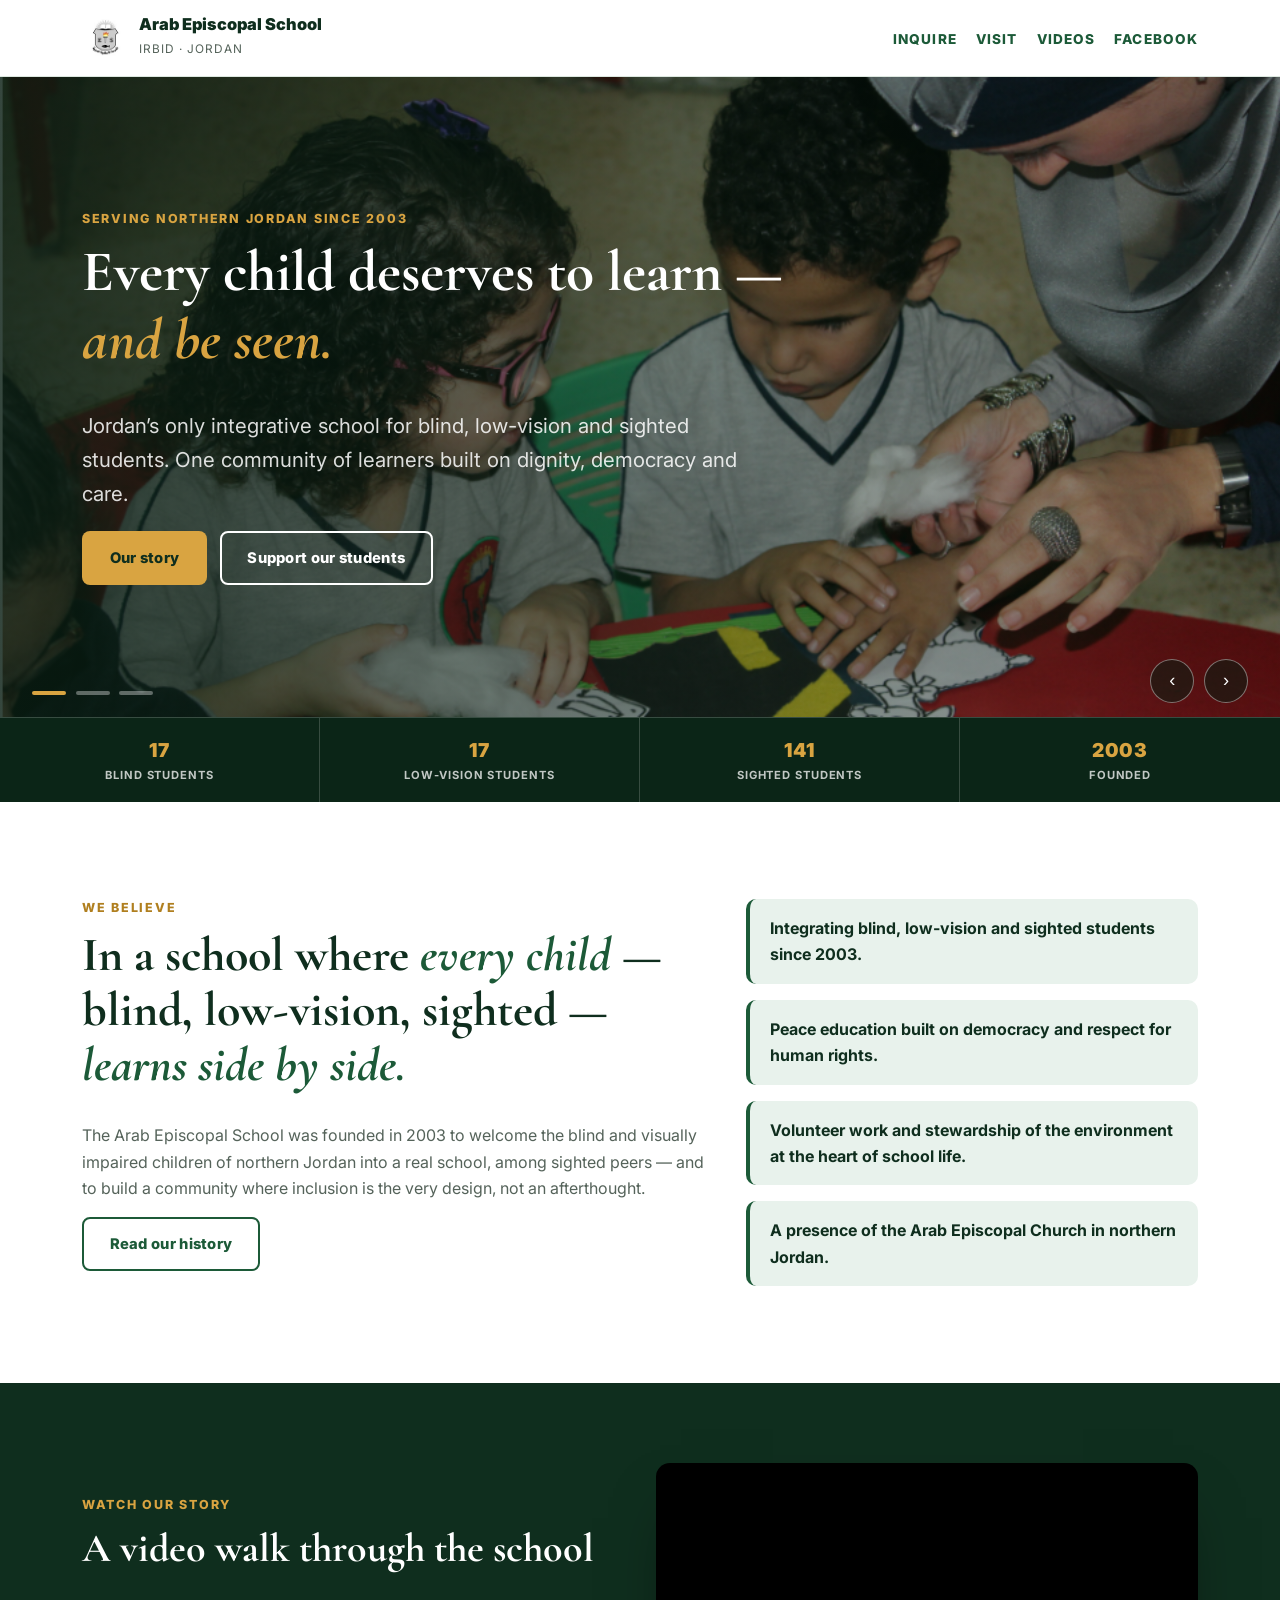
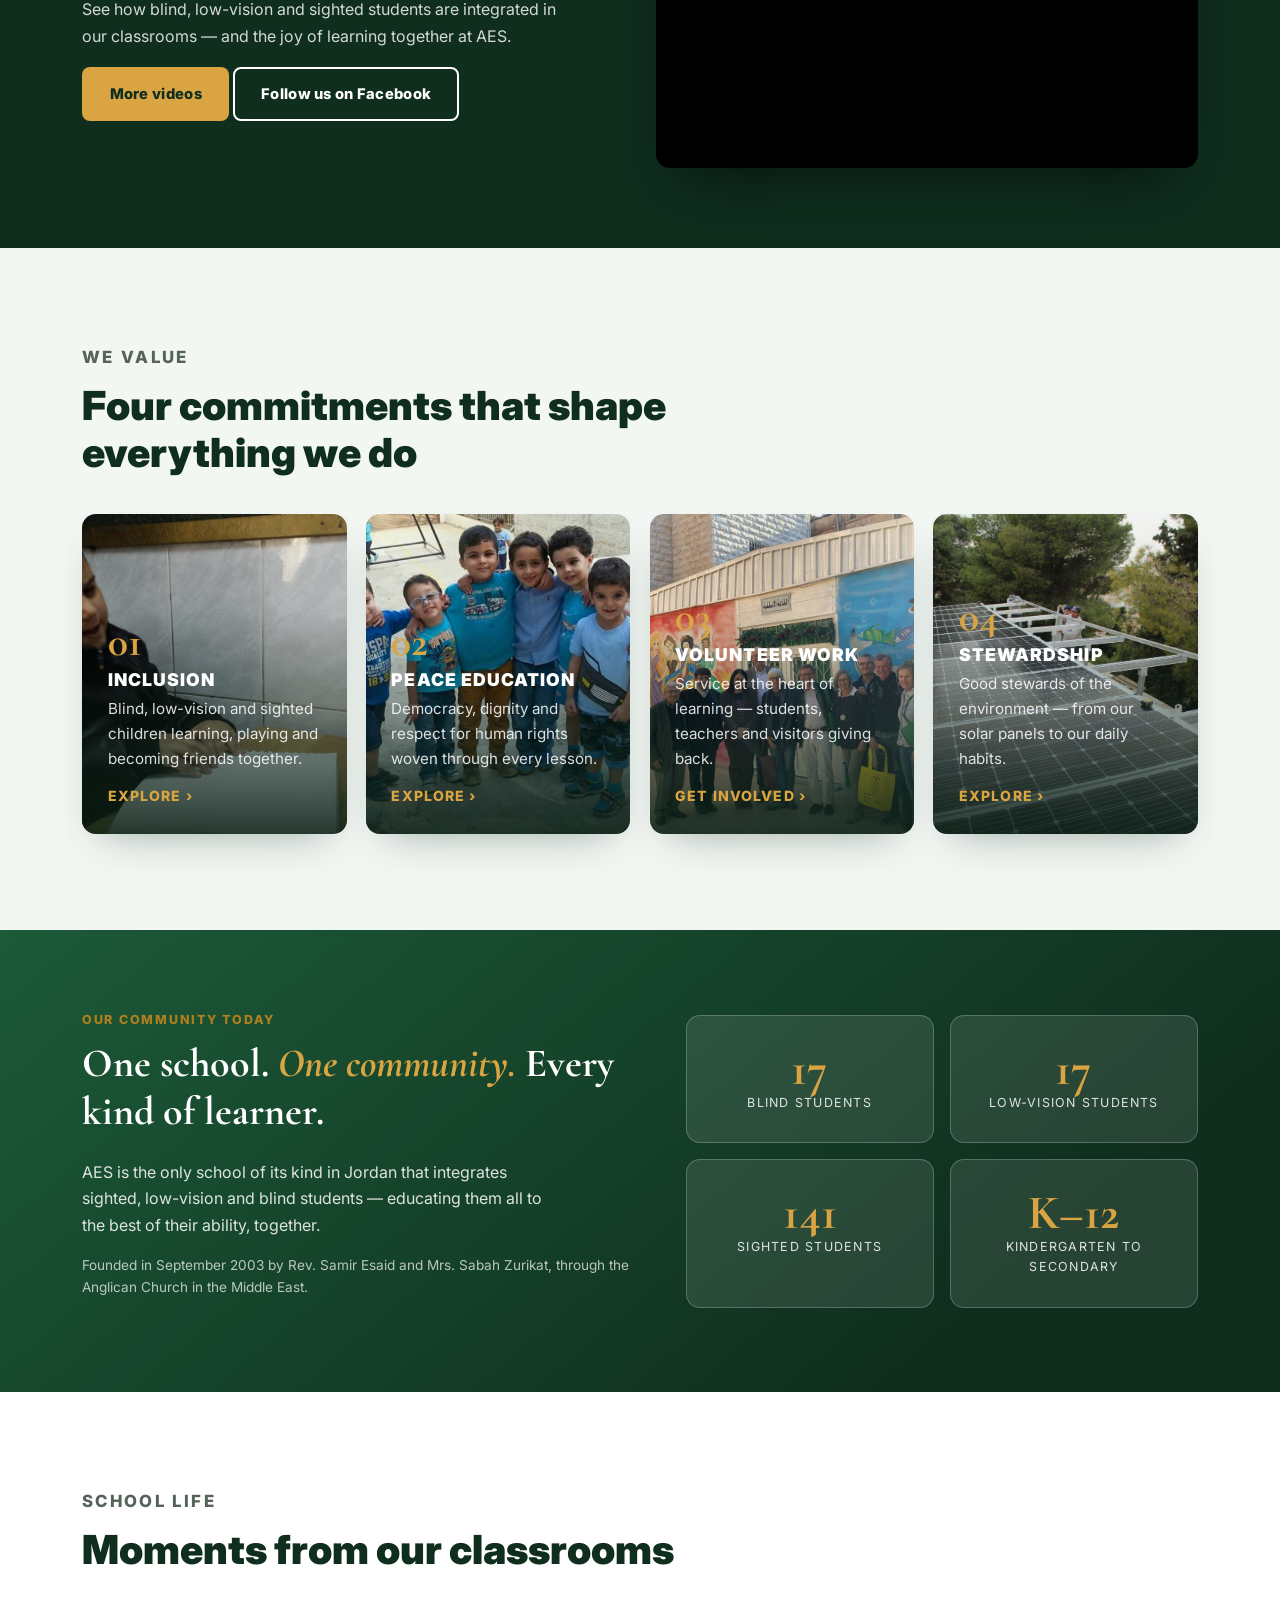
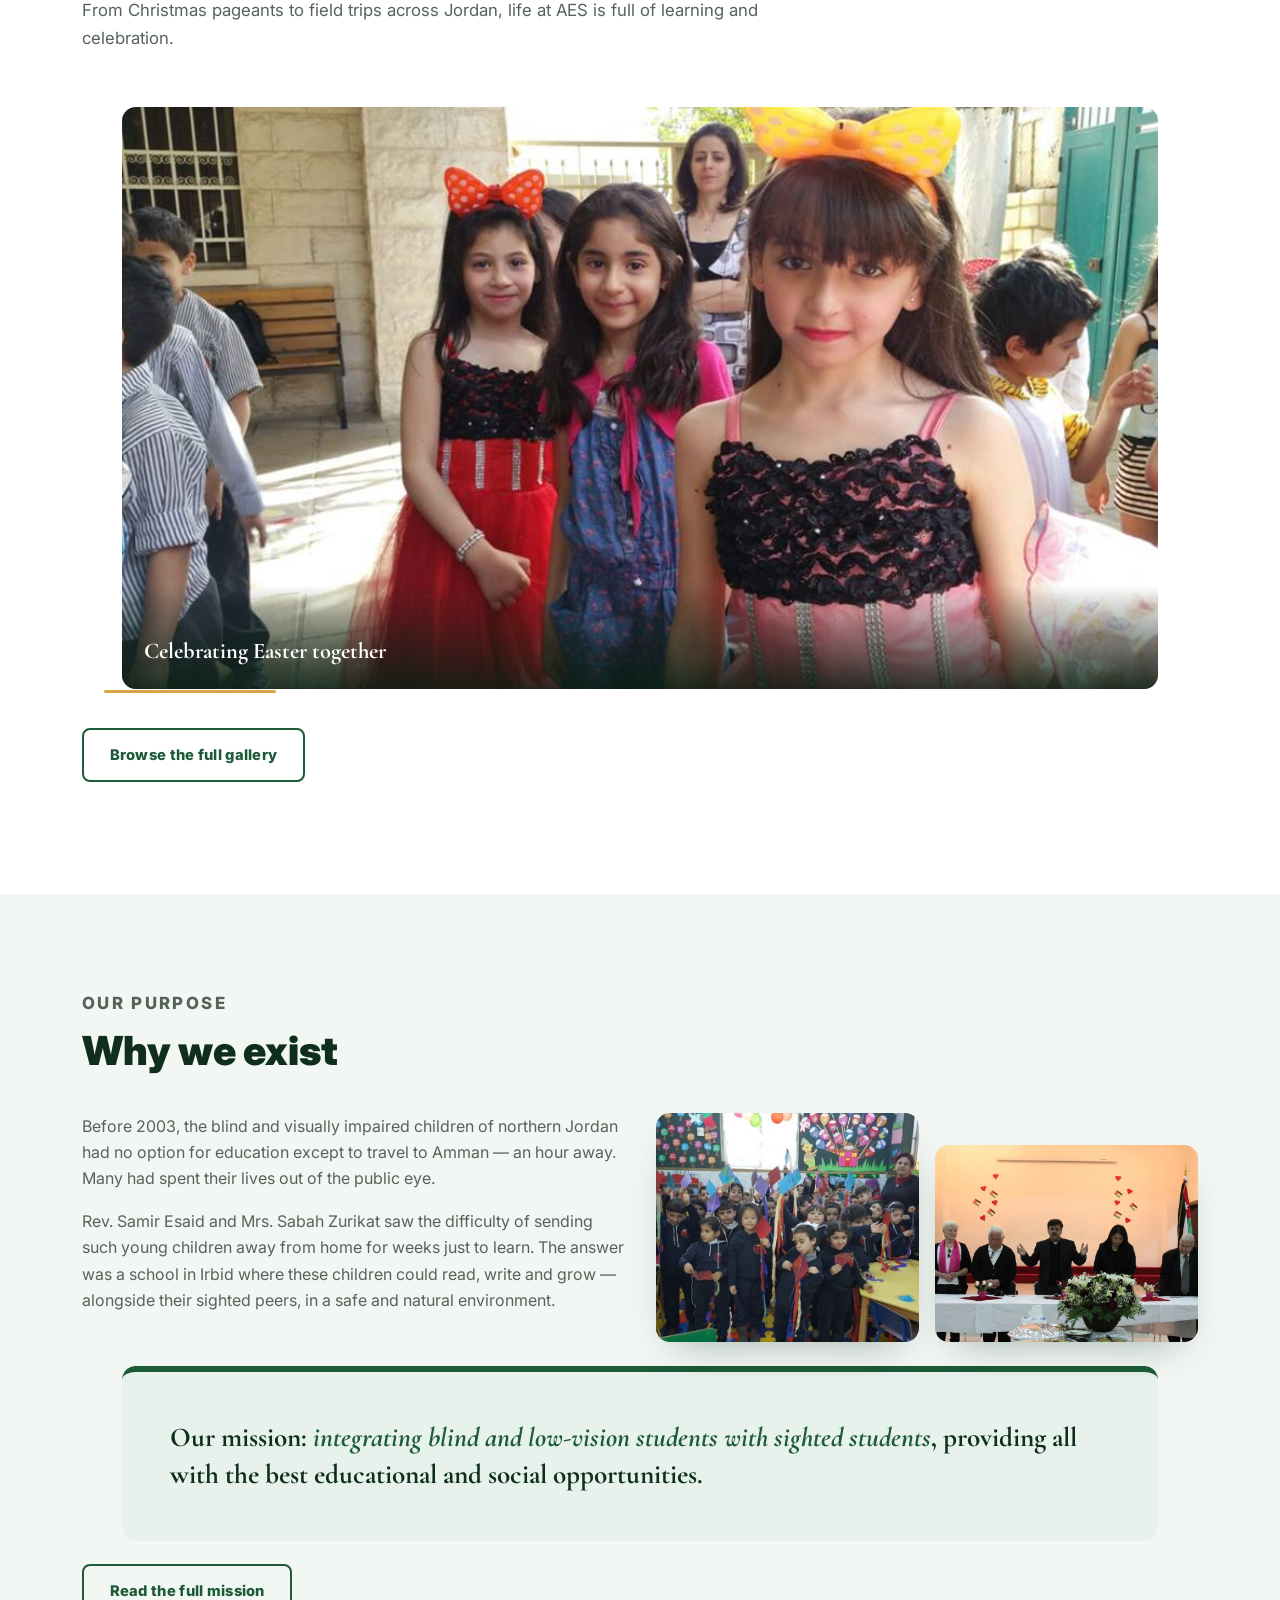
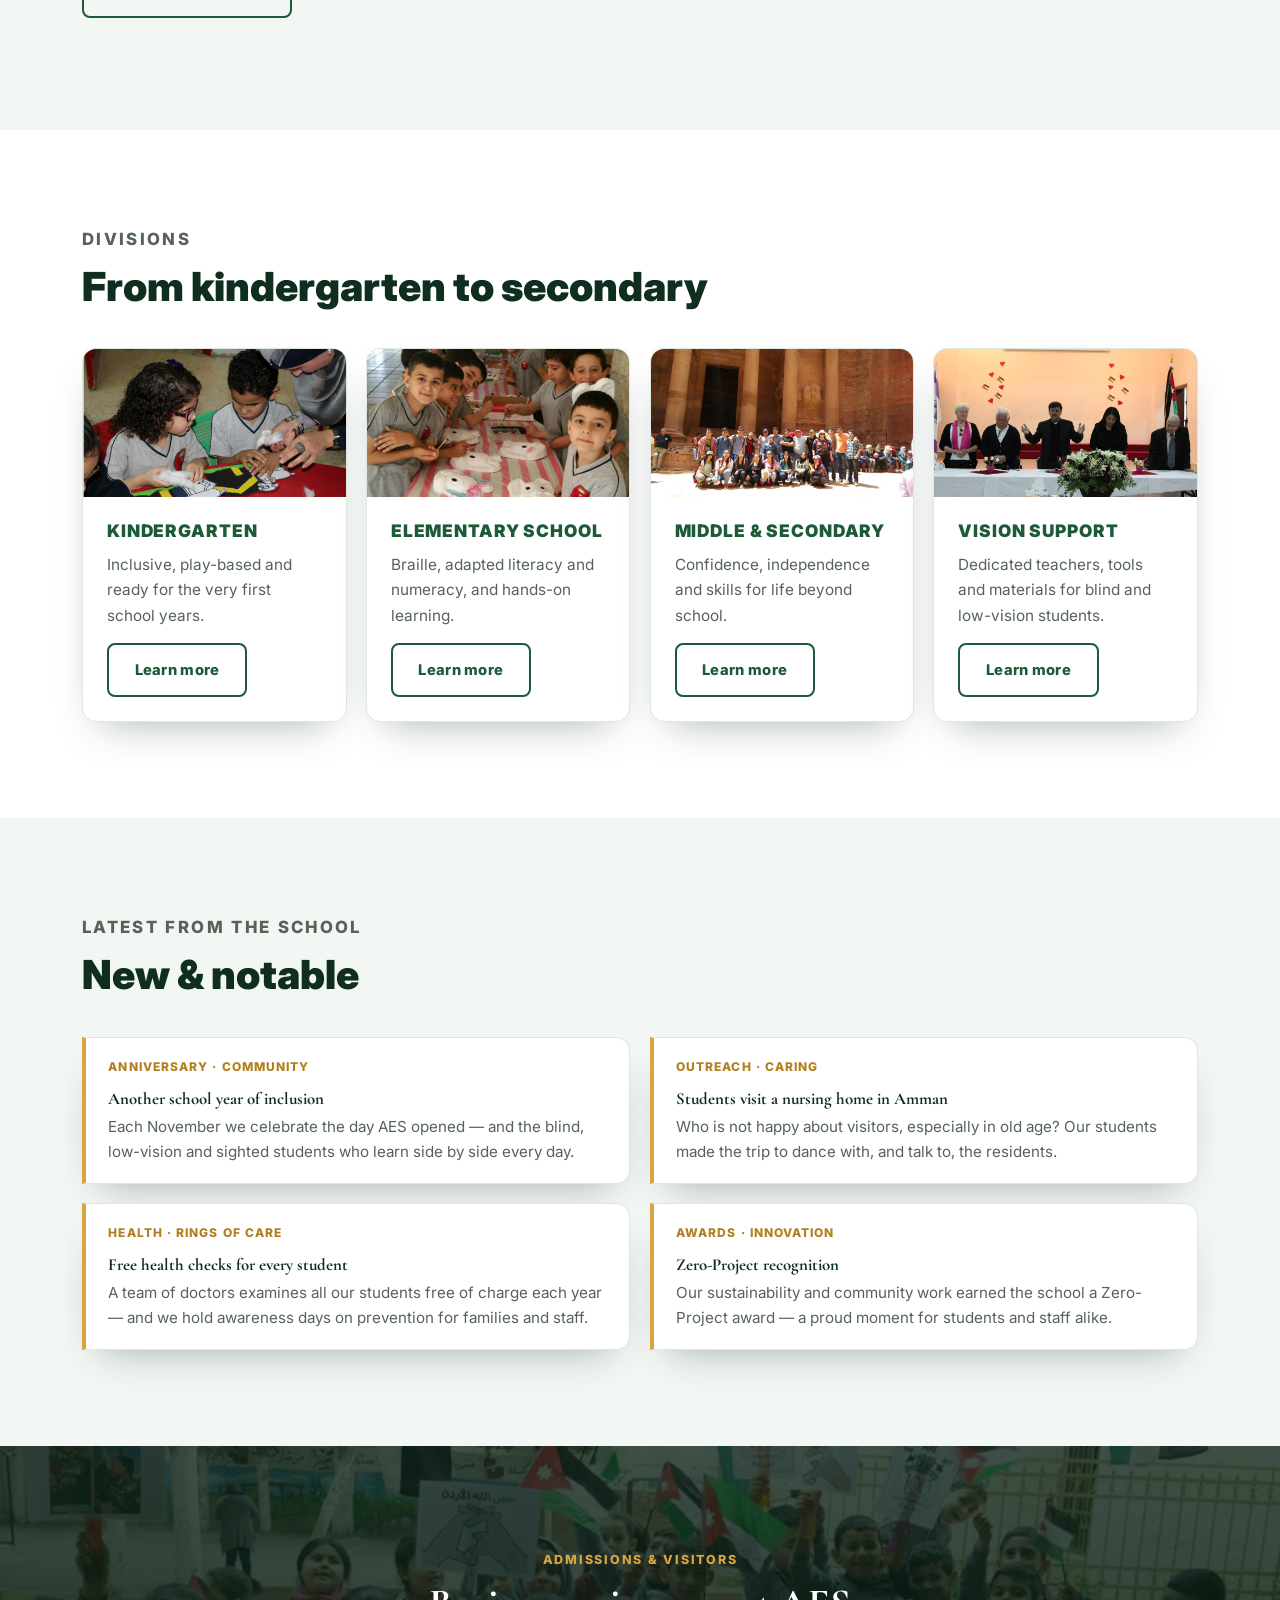
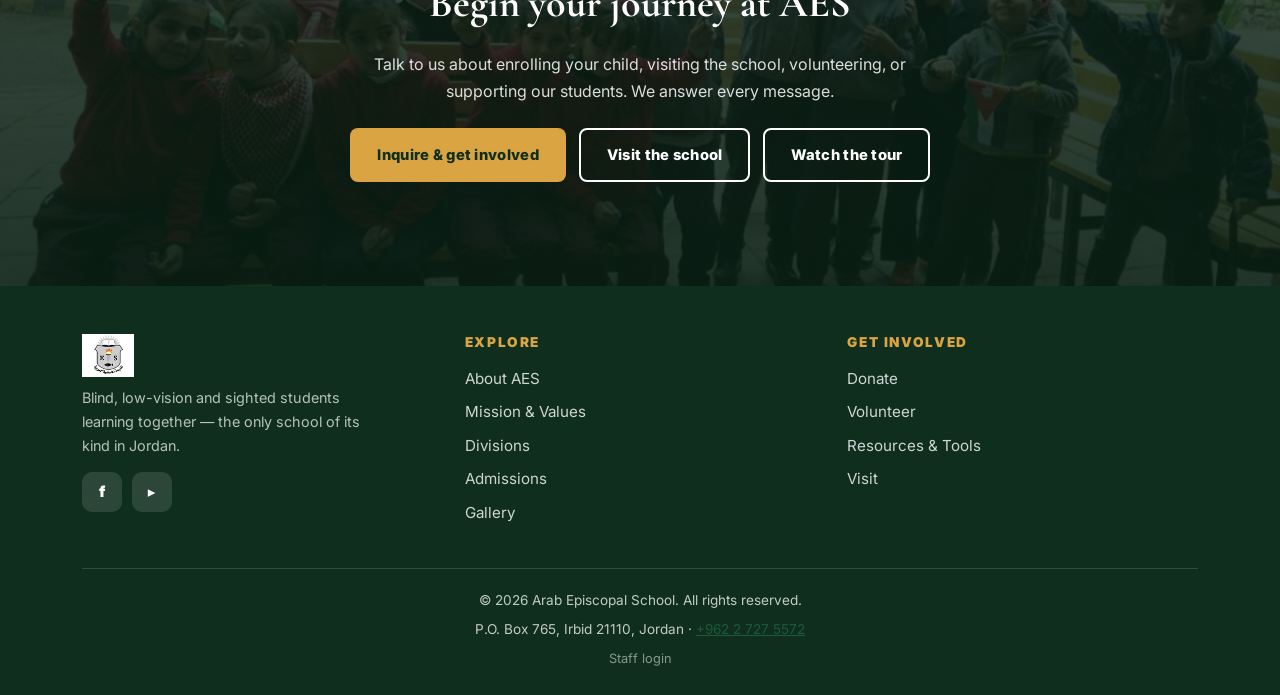
==== index.html @ 44fc80e7 "Deploy Arab Episcopal School static site with secured admin area Responsive, CSP-hardened public sit" ====
<!DOCTYPE html>
<html lang="en">
<head>
  <meta charset="utf-8">
  <meta name="viewport" content="width=device-width, initial-scale=1">
  <title>Arab Episcopal School — Every child deserves to learn | Irbid, Jordan</title>
  <meta name="description" content="Arab Episcopal School (AES) in Irbid, Jordan — the only school of its kind in Jordan, integrating blind, low-vision and sighted students since 2003.">
  <meta name="theme-color" content="#0f2e1e">
  <meta property="og:type" content="website">
  <meta property="og:site_name" content="Arab Episcopal School">
  <meta property="og:title" content="Arab Episcopal School — Every child deserves to learn">
  <meta property="og:description" content="The only school of its kind in Jordan, integrating blind, low-vision and sighted students since 2003.">
  <meta property="og:image" content="images/kindergarten.jpg">
  <meta property="og:url" content="index.html">
  <link rel="icon" type="image/png" href="images/logo.png">
  <link rel="preconnect" href="https://fonts.googleapis.com">
  <link rel="preconnect" href="https://fonts.gstatic.com" crossorigin>
  <link href="https://fonts.googleapis.com/css2?family=Cormorant+Garamond:wght@600;700&family=Inter:wght@400;600;700;800;900&display=swap" rel="stylesheet">
  <link rel="stylesheet" href="css/styles.css">
  <script src="js/config.js" defer></script>
  <script src="js/main.js" defer></script>
</head>
<body id="home">
  <a class="skip-link" href="#main">Skip to main content</a>

  <header class="site-header" id="top">
    <div class="container header-inner">
      <a class="brand" href="index.html" aria-label="Arab Episcopal School — home">
        <img src="images/logo.png" alt="">
        <span class="brand-name">
          <strong>Arab Episcopal School</strong>
          <small>Irbid &middot; Jordan</small>
        </span>
      </a>
      <div class="header-toplinks">
        <ul>
          <li><a href="admission.html">Inquire</a></li>
          <li><a href="contact.html">Visit</a></li>
          <li><a href="gallery.html#video">Videos</a></li>
          <li><a href="https://www.facebook.com/arabepiscopalschool" target="_blank" rel="noopener noreferrer">Facebook</a></li>
        </ul>
      </div>
      <button class="nav-toggle" id="navToggle" type="button" aria-expanded="false" aria-controls="menuOverlay" aria-label="Open menu">
        <span class="nav-toggle-bar"></span>
        <span class="nav-toggle-bar"></span>
        <span class="nav-toggle-bar"></span>
      </button>
    </div>
  </header>

  <div class="menu-overlay" id="menuOverlay">
    <div class="menu-overlay-head">
      <span class="brand-name">
        <strong>Arab Episcopal School</strong>
        <small>Irbid &middot; Jordan</small>
      </span>
      <button class="menu-close" id="menuClose" type="button" aria-label="Close menu">&times;</button>
    </div>
    <div class="menu-cols">
      <div class="menu-col">
        <h4 class="menu-col-title">We Believe</h4>
        <ul>
          <li><a href="about.html">About AES</a></li>
          <li><a href="mission.html">Mission &amp; Values</a></li>
          <li><a href="admission.html">Admissions</a></li>
          <li><a href="admission.html#involved">Get Involved</a></li>
          <li><a href="gallery.html">Life at AES</a></li>
          <li><a href="contact.html">Contact</a></li>
        </ul>
      </div>
      <div class="menu-col">
        <h4 class="menu-col-title">Divisions</h4>
        <ul>
          <li><a href="divisions.html#kindergarten">Kindergarten</a></li>
          <li><a href="divisions.html#elementary">Elementary School</a></li>
          <li><a href="divisions.html#secondary">Middle &amp; Secondary</a></li>
          <li><a href="divisions.html#support">Vision Support Program</a></li>
        </ul>
      </div>
      <div class="menu-col">
        <h4 class="menu-col-title">Quick Links</h4>
        <ul>
          <li><a href="gallery.html#video">Video Tour</a></li>
          <li><a href="https://www.facebook.com/arabepiscopalschool" target="_blank" rel="noopener noreferrer">Facebook</a></li>
          <li><a href="admission.html#donate">Donate</a></li>
          <li><a href="admission.html#volunteer">Volunteer</a></li>
          <li><a href="mission.html">Our Mission</a></li>
        </ul>
      </div>
    </div>
  </div>

  <main id="main">

    <!-- Hero slider -->
    <section class="hero" aria-label="Welcome to Arab Episcopal School">
      <div class="hero-slider">
        <div class="hero-slide is-active bg-kindergarten">
          <div class="container">
            <div class="hero-copy">
              <p class="eyebrow">Serving northern Jordan since 2003</p>
              <h1>Every child deserves to learn — <em>and be seen.</em></h1>
              <p class="lede">Jordan&rsquo;s only integrative school for blind, low-vision and
                sighted students. One community of learners built on dignity, democracy and care.</p>
              <div class="hero-actions">
                <a class="btn btn-accent" href="about.html">Our story</a>
                <a class="btn btn-outline" href="admission.html#donate">Support our students</a>
              </div>
            </div>
          </div>
        </div>

        <div class="hero-slide bg-kids-and-kites">
          <div class="container">
            <div class="hero-copy">
              <p class="eyebrow">Inclusive from the earliest years</p>
              <h1>Blind, low-vision and sighted peers — <em>one classroom.</em></h1>
              <p class="lede">From kindergarten through secondary, our students learn, play and grow
                together in a safe and natural environment.</p>
              <div class="hero-actions">
                <a class="btn btn-accent" href="divisions.html">Explore the divisions</a>
                <a class="btn btn-outline" href="mission.html">Mission &amp; values</a>
              </div>
            </div>
          </div>
        </div>

        <div class="hero-slide bg-christmas-2016a">
          <div class="container">
            <div class="hero-copy">
              <p class="eyebrow">A first of its kind</p>
              <h1>The only school of its kind <em>in Jordan.</em></h1>
              <p class="lede">Walk through our classrooms and see how we integrate blind, low-vision
                and sighted students side by side.</p>
              <div class="hero-actions">
                <a class="btn btn-accent" href="gallery.html#video">Watch the tour</a>
                <a class="btn btn-outline" href="gallery.html">More videos</a>
              </div>
            </div>
          </div>
        </div>

        <div class="hero-nav">
          <div class="hero-dots" role="tablist" aria-label="Hero slides"></div>
          <div class="hero-arrows">
            <button class="hero-prev" type="button" aria-label="Previous slide">&lsaquo;</button>
            <button class="hero-next" type="button" aria-label="Next slide">&rsaquo;</button>
          </div>
        </div>
      </div>
      <div class="hero-strip" aria-hidden="true">
        <span>17<small>Blind students</small></span>
        <span>17<small>Low-vision students</small></span>
        <span>141<small>Sighted students</small></span>
        <span>2003<small>Founded</small></span>
      </div>
    </section>

    <!-- We Believe -->
    <section class="section we-believe" aria-labelledby="believe-title">
      <div class="container we-believe-inner">
        <div class="we-believe-text">
          <p class="eyebrow">We Believe</p>
          <h2 class="lead-statement" id="believe-title">In a school where <em>every child</em> —
            blind, low-vision, sighted — <em>learns side by side.</em></h2>
          <p class="text-body">The Arab Episcopal School was founded in 2003 to welcome the blind
            and visually impaired children of northern Jordan into a real school, among sighted peers —
            and to build a community where inclusion is the very design, not an afterthought.</p>
          <p><a class="btn btn-ghost" href="about.html">Read our history</a></p>
        </div>
        <div class="we-believe-facts">
          <div class="fact-chip">Integrating blind, low-vision and sighted students since 2003.</div>
          <div class="fact-chip">Peace education built on democracy and respect for human rights.</div>
          <div class="fact-chip">Volunteer work and stewardship of the environment at the heart of school life.</div>
          <div class="fact-chip">A presence of the Arab Episcopal Church in northern Jordan.</div>
        </div>
      </div>
    </section>

    <!-- Video banner -->
    <section class="video-banner" aria-labelledby="video-title">
      <div class="container">
        <div>
          <p class="eyebrow">Watch Our Story</p>
          <h2 id="video-title">A video walk through the school</h2>
          <p>See how blind, low-vision and sighted students are integrated in our classrooms — and the
            joy of learning together at AES.</p>
          <p class="mt-s">
            <a class="btn btn-accent" href="gallery.html#video">More videos</a>
            <a class="btn btn-outline" href="https://www.facebook.com/arabepiscopalschool" target="_blank" rel="noopener noreferrer">Follow us on Facebook</a>
          </p>
        </div>
        <div class="video-frame">
          <iframe src="https://www.youtube-nocookie.com/embed/LhKx57SuCsM" title="Video Tour of Arab Episcopal School"
            allow="accelerometer; autoplay; clipboard-write; encrypted-media; gyroscope; picture-in-picture"
            allowfullscreen loading="lazy"></iframe>
        </div>
      </div>
    </section>

    <!-- We Value -->
    <section class="section section-tint" aria-labelledby="values-title">
      <div class="container">
        <div class="section-head">
          <p class="eyebrow">We Value</p>
          <h2 id="values-title">Four commitments that shape everything we do</h2>
        </div>
        <div class="value-grid">
          <a class="value-card bg-classroom-1" href="mission.html">
            <div class="value-card-body">
              <span class="value-number">01</span>
              <h3>Inclusion</h3>
              <p>Blind, low-vision and sighted children learning, playing and becoming friends together.</p>
              <span class="card-link">Explore &rsaquo;</span>
            </div>
          </a>
          <a class="value-card bg-blue-day" href="mission.html">
            <div class="value-card-body">
              <span class="value-number">02</span>
              <h3>Peace Education</h3>
              <p>Democracy, dignity and respect for human rights woven through every lesson.</p>
              <span class="card-link">Explore &rsaquo;</span>
            </div>
          </a>
          <a class="value-card bg-german-visitors" href="admission.html#volunteer">
            <div class="value-card-body">
              <span class="value-number">03</span>
              <h3>Volunteer Work</h3>
              <p>Service at the heart of learning — students, teachers and visitors giving back.</p>
              <span class="card-link">Get involved &rsaquo;</span>
            </div>
          </a>
          <a class="value-card bg-solar-panels" href="mission.html">
            <div class="value-card-body">
              <span class="value-number">04</span>
              <h3>Stewardship</h3>
              <p>Good stewards of the environment — from our solar panels to our daily habits.</p>
              <span class="card-link">Explore &rsaquo;</span>
            </div>
          </a>
        </div>
      </div>
    </section>

    <!-- Stats band -->
    <section class="stats-band" aria-labelledby="stats-title">
      <div class="container">
        <div>
          <p class="eyebrow">Our Community Today</p>
          <h2 id="stats-title">One school. <em>One community.</em> Every kind of learner.</h2>
          <p class="text-light maxw-48">AES is the only school of its kind in
            Jordan that integrates sighted, low-vision and blind students — educating them all to the
            best of their ability, together.</p>
          <p class="stat-note">Founded in September 2003 by Rev. Samir Esaid and Mrs. Sabah Zurikat, through the Anglican Church in the Middle East.</p>
        </div>
        <div>
          <div class="stats-array">
            <div class="stat-block">
              <div class="num">17</div>
              <div class="lbl">Blind students</div>
            </div>
            <div class="stat-block">
              <div class="num">17</div>
              <div class="lbl">Low-vision students</div>
            </div>
            <div class="stat-block">
              <div class="num">141</div>
              <div class="lbl">Sighted students</div>
            </div>
            <div class="stat-block">
              <div class="num">K&ndash;12</div>
              <div class="lbl">Kindergarten to secondary</div>
            </div>
          </div>
        </div>
      </div>
    </section>

    <!-- Life at AES -->
    <section class="section" aria-labelledby="life-title">
      <div class="container">
        <div class="section-head">
          <p class="eyebrow">School Life</p>
          <h2 id="life-title">Moments from our classrooms</h2>
          <p>From Christmas pageants to field trips across Jordan, life at AES is full of learning and celebration.</p>
        </div>
        <div class="feature-slider" data-feature-slider>
          <figure class="feature-slide">
            <img src="images/easter.jpg" alt="Students celebrating Easter at school">
            <figcaption class="f-caption">Celebrating Easter together</figcaption>
          </figure>
          <figure class="feature-slide">
            <img src="images/christmas-pageant.jpg" alt="The kindergarten class performing at the Christmas pageant">
            <figcaption class="f-caption">The kindergarten Christmas pageant</figcaption>
          </figure>
          <figure class="feature-slide">
            <img src="images/ajlun-trip.jpg" alt="Students on a school trip to Ajlun">
            <figcaption class="f-caption">A school trip to Ajlun</figcaption>
          </figure>
          <figure class="feature-slide">
            <img src="images/blue-day.jpg" alt="Students taking part in Blue Day">
            <figcaption class="f-caption">Blue Day fun</figcaption>
          </figure>
          <figure class="feature-slide">
            <img src="images/zumba.jpg" alt="Students enjoying a Zumba class">
            <figcaption class="f-caption">Zumba in the great hall</figcaption>
          </figure>
          <figure class="feature-slide">
            <img src="images/choir-dead-sea.jpg" alt="The AES choir performing at the Dead Sea">
            <figcaption class="f-caption">The AES choir at the Dead Sea</figcaption>
          </figure>
          <div class="f-thumbs" role="tablist" aria-label="Photo slides"></div>
        </div>
        <p class="mt-m"><a class="btn btn-ghost" href="gallery.html">Browse the full gallery</a></p>
      </div>
    </section>

    <!-- Mission -->
    <section class="section section-tint" aria-labelledby="mission-title">
      <div class="container">
        <div class="section-head">
          <p class="eyebrow">Our Purpose</p>
          <h2 id="mission-title">Why we exist</h2>
        </div>
        <div class="two-col">
          <div class="prose">
            <p>Before 2003, the blind and visually impaired children of northern Jordan had no option
              for education except to travel to Amman — an hour away. Many had spent their lives out of
              the public eye.</p>
            <p>Rev. Samir Esaid and Mrs. Sabah Zurikat saw the difficulty of sending such young children
              away from home for weeks just to learn. The answer was a school in Irbid where these
              children could read, write and grow — alongside their sighted peers, in a safe and natural
              environment.</p>
          </div>
          <div class="photo-duo at-50">
            <figure><img src="images/kids-and-kites.jpg" alt="A creative classroom activity with kites"></figure>
            <figure><img src="images/guest-visit.jpg" alt="Visitors meeting students at AES"></figure>
          </div>
        </div>
        <blockquote class="mission-statement">
          <p>Our mission: <em>integrating blind and low-vision students with sighted students</em>,
            providing all with the best educational and social opportunities.</p>
        </blockquote>
        <p class="mt-m"><a class="btn btn-ghost" href="mission.html">Read the full mission</a></p>
      </div>
    </section>

    <!-- Divisions -->
    <section class="section" aria-labelledby="divisions-title">
      <div class="container">
        <div class="section-head">
          <p class="eyebrow">Divisions</p>
          <h2 id="divisions-title">From kindergarten to secondary</h2>
        </div>
        <div class="div-grid">
          <article class="div-card">
            <figure><img src="images/kindergarten.jpg" alt="Kindergarten class at AES"></figure>
            <div class="div-card-body">
              <h3>Kindergarten</h3>
              <p>Inclusive, play-based and ready for the very first school years.</p>
              <a class="btn btn-ghost" href="divisions.html#kindergarten">Learn more</a>
            </div>
          </article>
          <article class="div-card">
            <figure><img src="images/grade-two.jpg" alt="Second grade classroom"></figure>
            <div class="div-card-body">
              <h3>Elementary School</h3>
              <p>Braille, adapted literacy and numeracy, and hands-on learning.</p>
              <a class="btn btn-ghost" href="divisions.html#elementary">Learn more</a>
            </div>
          </article>
          <article class="div-card">
            <figure><img src="images/petra.jpg" alt="Students at Petra"></figure>
            <div class="div-card-body">
              <h3>Middle &amp; Secondary</h3>
              <p>Confidence, independence and skills for life beyond school.</p>
              <a class="btn btn-ghost" href="divisions.html#secondary">Learn more</a>
            </div>
          </article>
          <article class="div-card">
            <figure><img src="images/guest-visit.jpg" alt="Vision support in action"></figure>
            <div class="div-card-body">
              <h3>Vision Support</h3>
              <p>Dedicated teachers, tools and materials for blind and low-vision students.</p>
              <a class="btn btn-ghost" href="divisions.html#support">Learn more</a>
            </div>
          </article>
        </div>
      </div>
    </section>

    <!-- News -->
    <section class="section section-tint" aria-labelledby="news-title">
      <div class="container">
        <div class="section-head">
          <p class="eyebrow">Latest from the School</p>
          <h2 id="news-title">New &amp; notable</h2>
        </div>
        <div class="news-grid">
          <article class="news-card">
            <p class="news-date">Anniversary &middot; Community</p>
            <h3>Another school year of inclusion</h3>
            <p>Each November we celebrate the day AES opened — and the blind, low-vision and sighted
              students who learn side by side every day.</p>
          </article>
          <article class="news-card">
            <p class="news-date">Outreach &middot; Caring</p>
            <h3>Students visit a nursing home in Amman</h3>
            <p>Who is not happy about visitors, especially in old age? Our students made the trip to
              dance with, and talk to, the residents.</p>
          </article>
          <article class="news-card">
            <p class="news-date">Health &middot; Rings of Care</p>
            <h3>Free health checks for every student</h3>
            <p>A team of doctors examines all our students free of charge each year — and we hold
              awareness days on prevention for families and staff.</p>
          </article>
          <article class="news-card">
            <p class="news-date">Awards &middot; Innovation</p>
            <h3>Zero-Project recognition</h3>
            <p>Our sustainability and community work earned the school a Zero-Project award — a proud
              moment for students and staff alike.</p>
          </article>
        </div>
      </div>
    </section>

    <!-- CTA -->
    <section class="cta-band bg-second-grade" aria-labelledby="cta-title">
      <div class="container">
        <p class="eyebrow">Admissions &amp; Visitors</p>
        <h2 id="cta-title">Begin your journey at AES</h2>
        <p class="lede">Talk to us about enrolling your child, visiting the school, volunteering, or
          supporting our students. We answer every message.</p>
        <div class="cta-actions">
          <a class="btn btn-accent" href="admission.html">Inquire &amp; get involved</a>
          <a class="btn btn-outline" href="contact.html">Visit the school</a>
          <a class="btn btn-outline" href="gallery.html#video">Watch the tour</a>
        </div>
      </div>
    </section>
  </main>

  <footer class="site-footer">
    <div class="container">
      <div class="footer-cols">
        <div class="footer-col footer-brand">
          <img src="images/logo.png" alt="Arab Episcopal School">
          <p>Blind, low-vision and sighted students learning together — the only school of its kind in Jordan.</p>
          <div class="footer-social">
            <a href="https://www.facebook.com/arabepiscopalschool" target="_blank" rel="noopener noreferrer" aria-label="Facebook">f</a>
            <a href="https://www.youtube.com/watch?v=LhKx57SuCsM" target="_blank" rel="noopener noreferrer" aria-label="YouTube video tour">&#9656;</a>
          </div>
        </div>
        <div class="footer-col">
          <h4>Explore</h4>
          <ul>
            <li><a href="about.html">About AES</a></li>
            <li><a href="mission.html">Mission &amp; Values</a></li>
            <li><a href="divisions.html">Divisions</a></li>
            <li><a href="admission.html">Admissions</a></li>
            <li><a href="gallery.html">Gallery</a></li>
          </ul>
        </div>
        <div class="footer-col">
          <h4>Get Involved</h4>
          <ul>
            <li><a href="admission.html#donate">Donate</a></li>
            <li><a href="admission.html#volunteer">Volunteer</a></li>
            <li><a href="admission.html#involved">Resources &amp; Tools</a></li>
            <li><a href="contact.html">Visit</a></li>
          </ul>
        </div>
      </div>
      <div class="footer-bottom">
        <p>&copy; <span id="year">2026</span> Arab Episcopal School. All rights reserved.</p>
        <p>P.O. Box 765, Irbid 21110, Jordan &middot; <a href="tel:+96227275572">+962 2 727 5572</a></p>
        <p><a class="staff-login" href="admin/">Staff login</a></p>
      </div>
    </div>
  </footer>
</body>
</html>
---- css/styles.css ----
/* ==========================================================================
   Arab Episcopal School — Walker-inspired theme (green)
   Mobile-first. Breakpoints: 640px, 900px, 1200px
   ========================================================================== */

:root {
  --green-deep: #0f2e1e;
  --green: #1c5a38;
  --green-mid: #2e7d50;
  --green-soft: #e8f2ec;
  --gold: #d9a441;
  --gold-dark: #b07f1f;
  --ink: #17231c;
  --body: #55635a;
  --paper: #ffffff;
  --paper-soft: #f3f7f4;
  --line: #dde8e0;
  --white: #ffffff;
  --focus: #1e7fbf;
  --radius: 14px;
  --shadow: 0 18px 40px -20px rgba(15, 46, 30, 0.4);
  --font-sans: "Inter", system-ui, -apple-system, "Segoe UI", Roboto, "Helvetica Neue", Arial, sans-serif;
  --font-serif: "Cormorant Garamond", Georgia, "Times New Roman", serif;
}

* { box-sizing: border-box; }

html { scroll-behavior: smooth; scroll-padding-top: 96px; }

body {
  margin: 0;
  font-family: var(--font-sans);
  color: var(--ink);
  background: var(--paper);
  line-height: 1.65;
  font-size: 1rem;
  -webkit-font-smoothing: antialiased;
}

h1, h2, h3, h4 { line-height: 1.18; color: var(--green-deep); margin: 0 0 0.6em; font-weight: 900; }
h1 { font-size: clamp(2.1rem, 6vw, 3.6rem); }
h2 { font-size: clamp(1.6rem, 4vw, 2.5rem); }
h3 { font-size: 1.25rem; }
h4 { font-size: 1.05rem; }
p { margin: 0 0 1em; }
a { color: var(--green); }
img, svg, video, iframe { max-width: 100%; display: block; }

:focus-visible {
  outline: 3px solid var(--focus);
  outline-offset: 2px;
  border-radius: 4px;
}

.container { width: 100%; max-width: 1180px; margin-inline: auto; padding-inline: clamp(1rem, 4vw, 2rem); }

.visually-hidden {
  position: absolute; width: 1px; height: 1px;
  overflow: hidden; clip: rect(0 0 0 0); white-space: nowrap;
  clip-path: inset(50%);
}

.skip-link {
  position: absolute; left: 1rem; top: -3rem;
  background: var(--green); color: #fff; padding: 0.6rem 1rem;
  border-radius: 0 0 8px 8px; text-decoration: none; z-index: 120;
  transition: top 0.15s ease;
}
.skip-link:focus { top: 0; }

.eyebrow {
  text-transform: uppercase; letter-spacing: 0.14em; font-size: 0.78rem;
  font-weight: 800; color: var(--gold-dark); margin-bottom: 0.6rem;
}

.serif { font-family: var(--font-serif); font-weight: 700; }

.section { padding-block: clamp(3.5rem, 8vw, 6rem); }
.section-tint { background: var(--paper-soft); }
.section-dark { background: var(--green-deep); color: rgba(255, 255, 255, 0.85); }
.section-dark h2, .section-dark h3 { color: var(--white); }
.section-dark .eyebrow { color: var(--gold); }
.section-head { max-width: 760px; margin-bottom: 2.4rem; }
.section-head.center { margin-inline: auto; text-align: center; }
.section-head p { color: var(--body); font-size: 1.05rem; }

/* ---------- Buttons ---------- */
.btn {
  display: inline-block; padding: 0.8rem 1.6rem; border-radius: 8px;
  text-decoration: none; font-weight: 800; font-size: 0.92rem; letter-spacing: 0.02em;
  border: 2px solid transparent; transition: transform 0.12s ease, background 0.12s ease, color 0.12s ease;
  text-align: center;
}
.btn:hover { transform: translateY(-2px); }
.btn-primary { background: var(--green); color: var(--white); }
.btn-primary:hover { background: var(--green-mid); }
.btn-accent { background: var(--gold); color: var(--green-deep); }
.btn-accent:hover { background: var(--gold-dark); color: var(--white); }
.btn-outline { background: transparent; color: var(--white); border-color: var(--white); }
.btn-outline:hover { background: rgba(255, 255, 255, 0.14); }
.btn-ghost { background: transparent; color: var(--green); border-color: var(--green); }
.btn-ghost:hover { background: var(--green-soft); }

/* ---------- Header ---------- */
.site-header {
  position: sticky; top: 0; z-index: 90;
  background: rgba(255, 255, 255, 0.96);
  backdrop-filter: blur(10px);
  border-bottom: 1px solid var(--line);
}
.header-inner { display: flex; align-items: center; gap: 1rem; min-height: 76px; }

.brand { display: flex; align-items: center; gap: 0.7rem; text-decoration: none; color: inherit; }
.brand img { width: 46px; height: auto; }
.brand-name strong { display: block; font-size: 1.02rem; color: var(--green-deep); font-weight: 900; line-height: 1.15; }
.brand-name small { font-size: 0.74rem; color: var(--body); letter-spacing: 0.08em; text-transform: uppercase; }

.header-toplinks { display: none; margin-left: auto; }
.header-toplinks ul { list-style: none; margin: 0; padding: 0; display: flex; gap: 1.2rem; }
.header-toplinks a {
  font-size: 0.85rem; font-weight: 800; text-transform: uppercase; letter-spacing: 0.08em;
  text-decoration: none; color: var(--green);
}
.header-toplinks a:hover { color: var(--green-mid); }

.nav-toggle {
  display: flex; flex-direction: column; justify-content: center; gap: 5px;
  width: 46px; height: 46px; padding: 11px; margin-left: auto;
  background: none; border: 1px solid var(--line); border-radius: 10px; cursor: pointer;
}
.nav-toggle-bar { height: 2px; width: 100%; background: var(--green); border-radius: 2px; transition: transform 0.2s ease, opacity 0.2s ease; }
.nav-toggle[aria-expanded="true"] .nav-toggle-bar:nth-child(2) { opacity: 0; }
.nav-toggle[aria-expanded="true"] .nav-toggle-bar:nth-child(1) { transform: translateY(7px) rotate(45deg); }
.nav-toggle[aria-expanded="true"] .nav-toggle-bar:nth-child(3) { transform: translateY(-7px) rotate(-45deg); }

/* Full-screen menu overlay */
.menu-overlay {
  position: fixed; inset: 0; z-index: 100;
  background: var(--green-deep);
  color: rgba(255, 255, 255, 0.9);
  padding: 1.5rem clamp(1rem, 4vw, 2rem) 3rem;
  overflow-y: auto;
  opacity: 0; visibility: hidden; transform: translateY(-12px);
  transition: opacity 0.28s ease, transform 0.28s ease, visibility 0.28s;
}
.menu-overlay.is-open { opacity: 1; visibility: visible; transform: translateY(0); }
.menu-overlay-head { display: flex; align-items: center; justify-content: space-between; max-width: 1180px; margin-inline: auto; }
.menu-overlay-head .brand-name strong { color: var(--white); }
.menu-overlay-head .brand-name small { color: rgba(255, 255, 255, 0.6); }
.menu-close { background: none; border: 1px solid rgba(255, 255, 255, 0.35); color: var(--white); font-size: 1.5rem; line-height: 1; width: 46px; height: 46px; border-radius: 10px; cursor: pointer; }
.menu-cols { display: grid; gap: 2rem; max-width: 1180px; margin: 2.5rem auto 0; }
.menu-col-title {
  text-transform: uppercase; letter-spacing: 0.16em; font-size: 0.8rem; font-weight: 800;
  color: var(--gold); margin-bottom: 0.9rem;
}
.menu-col ul { list-style: none; margin: 0; padding: 0; }
.menu-col li { border-bottom: 1px solid rgba(255, 255, 255, 0.12); }
.menu-col a {
  display: block; padding: 0.8rem 0.15rem; color: var(--white); text-decoration: none;
  font-size: 1.15rem; font-weight: 700; font-family: var(--font-serif);
}
.menu-col a:hover { color: var(--gold); }

/* ---------- Page hero (inner pages) ---------- */
.page-hero {
  background: linear-gradient(150deg, var(--green-deep) 0%, var(--green) 80%);
  color: var(--white); padding: clamp(3.5rem, 9vw, 6rem) 0;
}
.page-hero .container { max-width: 900px; }
.page-hero h1 { color: var(--white); margin-bottom: 0.4rem; }
.page-hero .eyebrow { color: var(--gold); }
.page-hero p.sub { color: rgba(255, 255, 255, 0.82); font-size: 1.08rem; max-width: 60ch; }
.breadcrumb { font-size: 0.82rem; color: rgba(255, 255, 255, 0.7); margin-bottom: 1rem; }
.breadcrumb a { color: var(--gold); text-decoration: none; }

/* ---------- Hero slider (home) ---------- */
.hero { position: relative; color: var(--white); overflow: hidden; background: var(--green-deep); }
.hero-slide {
  position: relative; min-height: clamp(420px, 78vh, 640px);
  display: flex; align-items: center;
  background-size: cover; background-position: center 30%;
}
.hero-slide::before {
  content: ""; position: absolute; inset: 0;
  background: linear-gradient(90deg, rgba(9, 30, 19, 0.82) 0%, rgba(9, 30, 19, 0.45) 55%, rgba(9, 30, 19, 0.25) 100%);
}
.hero-copy { position: relative; max-width: 720px; padding-block: clamp(4rem, 10vw, 7rem); }
.hero-copy .eyebrow { color: var(--gold); }
.hero-copy h1 { color: var(--white); font-family: var(--font-serif); font-weight: 700; }
.hero-copy h1 em { color: var(--gold); font-style: italic; }
.hero-copy .lede { color: rgba(255, 255, 255, 0.85); font-size: clamp(1.05rem, 2.4vw, 1.28rem); max-width: 52ch; }
.hero-actions { display: flex; flex-wrap: wrap; gap: 0.8rem; }

.hero-slider { position: relative; }
.hero-slide:not(.is-active) { position: absolute; inset: 0; opacity: 0; pointer-events: none; }
.hero-slide.is-active { opacity: 1; }
.hero-slider.transition .hero-slide { transition: opacity 0.8s ease; }

.hero-nav { position: absolute; inset-inline: 0; bottom: 0; z-index: 5; }
.hero-dots { position: absolute; bottom: 1.4rem; left: clamp(1rem, 4vw, 2rem); display: flex; gap: 0.6rem; }
.hero-dots button {
  width: 34px; height: 4px; border: 0; padding: 0; cursor: pointer;
  background: rgba(255, 255, 255, 0.35); border-radius: 2px; transition: background 0.2s ease;
}
.hero-dots button.is-active { background: var(--gold); }
.hero-arrows { position: absolute; right: clamp(1rem, 4vw, 2rem); bottom: 0.9rem; display: flex; gap: 0.6rem; }
.hero-arrows button {
  width: 44px; height: 44px; border-radius: 50%; cursor: pointer;
  background: rgba(9, 30, 19, 0.55); color: var(--white); border: 1px solid rgba(255, 255, 255, 0.4);
  font-size: 1.15rem; line-height: 1; transition: background 0.15s ease;
}
.hero-arrows button:hover { background: var(--green); }

.hero-strip {
  position: relative; z-index: 4; display: flex; flex-wrap: wrap;
  background: rgba(9, 30, 19, 0.55); border-top: 1px solid rgba(255, 255, 255, 0.18);
}
.hero-strip span {
  flex: 1 1 25%; padding: 1.05rem 1rem; text-align: center;
  font-weight: 900; font-size: clamp(1rem, 2.4vw, 1.2rem); color: var(--gold);
  border-right: 1px solid rgba(255, 255, 255, 0.18);
  text-transform: uppercase; letter-spacing: 0.06em;
}
.hero-strip span small { display: block; font-size: 0.7rem; color: rgba(255, 255, 255, 0.75); font-weight: 700; letter-spacing: 0.08em; }
.hero-strip span:last-child { border-right: 0; }

/* ---------- We Believe band ---------- */
.we-believe { position: relative; background: var(--paper); }
.we-believe-inner { display: grid; gap: 2rem; align-items: center; }
.we-believe-text .lead-statement { font-family: var(--font-serif); font-size: clamp(1.8rem, 4.5vw, 3rem); line-height: 1.15; color: var(--green-deep); font-weight: 700; margin-bottom: 0.6em; }
.we-believe-text .lead-statement em { color: var(--green); font-style: italic; }
.we-believe-facts { display: grid; gap: 1rem; }
.fact-chip {
  background: var(--green-soft); border-left: 4px solid var(--green); border-radius: 10px;
  padding: 1rem 1.2rem; font-weight: 700; color: var(--green-deep);
}

/* ---------- Video banner ---------- */
.video-banner { background: var(--green-deep); color: var(--white); padding-block: 0; }
.video-banner .container { display: grid; gap: 2rem; align-items: center; padding-block: clamp(3rem, 7vw, 5rem); }
.video-banner .eyebrow { color: var(--gold); }
.video-banner h2 { color: var(--white); font-family: var(--font-serif); font-weight: 700; }
.video-banner p { color: rgba(255, 255, 255, 0.82); max-width: 50ch; }
.video-frame { position: relative; width: 100%; aspect-ratio: 16 / 9; background: #000; border-radius: 14px; overflow: hidden; box-shadow: 0 30px 60px -25px rgba(0, 0, 0, 0.6); }
.video-frame iframe { position: absolute; inset: 0; width: 100%; height: 100%; border: 0; }

/* ---------- Value cards ---------- */
.value-grid { display: grid; gap: 1.2rem; }
.value-card {
  position: relative; border-radius: var(--radius); overflow: hidden; min-height: 320px;
  display: flex; align-items: flex-end; color: var(--white);
  background-size: cover; background-position: center;
  box-shadow: var(--shadow); text-decoration: none;
}
.value-card::before { content: ""; position: absolute; inset: 0; background: linear-gradient(180deg, rgba(9, 30, 19, 0.05) 30%, rgba(9, 30, 19, 0.88) 100%); }
.value-card-body { position: relative; padding: 1.6rem; }
.value-number { font-family: var(--font-serif); font-size: 2.6rem; font-weight: 700; color: var(--gold); line-height: 1; display: block; margin-bottom: 0.4rem; }
.value-card h3 { color: var(--white); text-transform: uppercase; letter-spacing: 0.06em; font-size: 1.1rem; margin-bottom: 0.3rem; }
.value-card p { color: rgba(255, 255, 255, 0.85); font-size: 0.95rem; margin-bottom: 0.7rem; }
.value-card .card-link { color: var(--gold); font-weight: 800; font-size: 0.88rem; text-transform: uppercase; letter-spacing: 0.08em; }

/* ---------- Stats / cutout band ---------- */
.stats-band { background: linear-gradient(140deg, var(--green) 0%, var(--green-deep) 78%); color: var(--white); padding-block: clamp(3rem, 7vw, 5rem); }
.stats-band .container { display: grid; gap: 2.5rem; align-items: center; }
.stats-band h2 { color: var(--white); font-family: var(--font-serif); font-weight: 700; }
.stats-band h2 em { color: var(--gold); font-style: italic; }
.stats-array { display: grid; grid-template-columns: 1fr 1fr; gap: 1rem; }
.stat-block {
  background: rgba(255, 255, 255, 0.1); border: 1px solid rgba(255, 255, 255, 0.22);
  border-radius: 14px; padding: 1.4rem 1.2rem; text-align: center;
}
.stat-block .num { font-family: var(--font-serif); font-size: clamp(2.2rem, 5vw, 3rem); font-weight: 700; color: var(--gold); line-height: 1; }
.stat-block .lbl { font-size: 0.78rem; text-transform: uppercase; letter-spacing: 0.1em; color: rgba(255, 255, 255, 0.85); }
.stat-note { font-size: 0.85rem; color: rgba(255, 255, 255, 0.7); margin-top: 1rem; }

/* ---------- Photo showcases ---------- */
.photo-grid { display: grid; gap: 1rem; }
.photo-item { position: relative; margin: 0; border-radius: var(--radius); overflow: hidden; box-shadow: var(--shadow); aspect-ratio: 4 / 3; background: var(--green-soft); }
.photo-item img { width: 100%; height: 100%; object-fit: cover; transition: transform 0.4s ease; }
.photo-item:hover img { transform: scale(1.05); }
.photo-item figcaption {
  position: absolute; inset-inline: 0; bottom: 0; padding: 2.2rem 1rem 0.8rem;
  background: linear-gradient(180deg, transparent, rgba(9, 30, 19, 0.82));
  color: var(--white); font-size: 0.88rem; font-weight: 700;
}

/* Auto-rotating featured slider */
.feature-slider { position: relative; overflow: hidden; }
.feature-slide { position: relative; border-radius: var(--radius); overflow: hidden; aspect-ratio: 16 / 9; background: var(--green-soft); }
.feature-slide img { width: 100%; height: 100%; object-fit: cover; }
.feature-slide:not(.is-active) { display: none; }
.feature-slide .f-caption {
  position: absolute; inset-inline: 0; bottom: 0; padding: 3rem 1.4rem 1.2rem;
  background: linear-gradient(180deg, transparent, rgba(9, 30, 19, 0.85));
  color: var(--white); font-family: var(--font-serif); font-size: 1.4rem; font-weight: 700;
}
.feature-slider .f-thumbs { position: absolute; bottom: 0.8rem; left: 0; right: 0; display: flex; gap: 0.5rem; padding: 0 1.4rem; z-index: 3; }
.feature-slider .f-thumbs button {
  flex: 1; height: 3px; border: 0; padding: 0; cursor: pointer; border-radius: 2px;
  background: rgba(255, 255, 255, 0.4); transition: background 0.2s ease;
}
.feature-slider .f-thumbs button.is-active { background: var(--gold); }

/* ---------- Two-col / prose ---------- */
.two-col { display: grid; gap: 2rem; }
.prose p { color: var(--body); }
.prose strong { color: var(--ink); }
.photo-duo { display: grid; gap: 1rem; }
.photo-duo figure { margin: 0; border-radius: var(--radius); overflow: hidden; box-shadow: var(--shadow); }
.photo-duo img { width: 100%; height: 100%; object-fit: cover; aspect-ratio: 4 / 3; }
.photo-duo.at-50 figure:nth-child(2) { margin-top: 2rem; }

/* ---------- Mission section ---------- */
.mission-statement {
  background: var(--green-soft); border-radius: var(--radius); border-top: 6px solid var(--green);
  padding: clamp(1.6rem, 5vw, 3rem); margin-top: 1.5rem;
}
.mission-statement p { font-family: var(--font-serif); font-size: clamp(1.25rem, 3vw, 1.7rem); font-weight: 700; color: var(--green-deep); line-height: 1.35; margin: 0; }
.mission-statement p em { color: var(--green); }

/* ---------- Divisions cards ---------- */
.div-grid { display: grid; gap: 1.2rem; }
.div-card {
  border-radius: var(--radius); overflow: hidden; box-shadow: var(--shadow);
  background: var(--white); border: 1px solid var(--line); display: flex; flex-direction: column;
}
.div-card figure { margin: 0; aspect-ratio: 16 / 9; overflow: hidden; }
.div-card img { width: 100%; height: 100%; object-fit: cover; transition: transform 0.4s ease; }
.div-card:hover img { transform: scale(1.05); }
.div-card-body { padding: 1.5rem; display: flex; flex-direction: column; flex: 1; }
.div-card-body h3 { color: var(--green); text-transform: uppercase; letter-spacing: 0.05em; font-size: 1.08rem; }
.div-card-body p { color: var(--body); font-size: 0.96rem; }
.div-card-body .btn { margin-top: auto; align-self: flex-start; }

/* ---------- Tab panel (divisions) ---------- */
.tab-panel { display: grid; gap: 1.5rem; }
.tab-list { display: flex; flex-wrap: wrap; gap: 0.5rem; list-style: none; margin: 0; padding: 0; }
.tab-list button {
  border: 1px solid var(--line); background: var(--white); color: var(--green-deep);
  padding: 0.65rem 1.1rem; border-radius: 999px; font-weight: 800; font-size: 0.9rem;
  cursor: pointer; transition: background 0.15s ease, color 0.15s ease, border-color 0.15s ease;
}
.tab-list button:hover { border-color: var(--green); }
.tab-list button.is-active { background: var(--green); border-color: var(--green); color: var(--white); }
.tab-pane { display: none; }
.tab-pane.is-active { display: grid; gap: 1.6rem; align-items: center; }
.tab-pane .pane-media { border-radius: var(--radius); overflow: hidden; box-shadow: var(--shadow); aspect-ratio: 16 / 9; }
.tab-pane .pane-media img { width: 100%; height: 100%; object-fit: cover; }
.tab-pane h3 { color: var(--green); text-transform: uppercase; letter-spacing: 0.05em; }
.tab-pane p { color: var(--body); }
.tab-pane ul.tick-list { margin-top: 0.4rem; }

/* ---------- CTA band ---------- */
.cta-band {
  position: relative; overflow: hidden; color: var(--white);
  background-size: cover; background-position: center;
  padding-block: clamp(4rem, 9vw, 6.5rem); text-align: center;
}
.cta-band::before { content: ""; position: absolute; inset: 0; background: linear-gradient(180deg, rgba(9, 30, 19, 0.78), rgba(9, 30, 19, 0.9)); }
.cta-band .container { position: relative; }
.cta-band .eyebrow { color: var(--gold); }
.cta-band h2 { color: var(--white); font-family: var(--font-serif); font-weight: 700; }
.cta-band p.lede { color: rgba(255, 255, 255, 0.85); max-width: 54ch; margin-inline: auto; }
.cta-actions { display: flex; flex-wrap: wrap; gap: 0.8rem; justify-content: center; margin-top: 1.5rem; }

/* ---------- News cards ---------- */
.news-grid { display: grid; gap: 1.2rem; }
.news-card {
  border-left: 4px solid var(--gold); background: var(--white);
  border-radius: 0 var(--radius) var(--radius) 0; border-top: 1px solid var(--line); border-bottom: 1px solid var(--line); border-right: 1px solid var(--line);
  padding: 1.2rem 1.4rem; box-shadow: var(--shadow);
}
.news-date { font-size: 0.75rem; font-weight: 800; color: var(--gold-dark); text-transform: uppercase; letter-spacing: 0.09em; }
.news-card h3 { font-size: 1.05rem; margin-bottom: 0.3rem; font-family: var(--font-serif); font-weight: 700; }
.news-card p:last-child { margin: 0; color: var(--body); font-size: 0.95rem; }

/* ---------- Cards (general) ---------- */
.card-grid { display: grid; gap: 1.2rem; }
.card {
  background: var(--white); border: 1px solid var(--line); border-radius: var(--radius);
  padding: 1.8rem; box-shadow: var(--shadow);
}
.card h3 { margin-bottom: 0.5rem; color: var(--green); }
.card p { color: var(--body); }
.card .role { color: var(--gold-dark); font-weight: 800; font-size: 0.85rem; text-transform: uppercase; letter-spacing: 0.06em; margin-bottom: 0.4rem; }

.tick-list { list-style: none; margin: 0; padding: 0; }
.tick-list li { padding-left: 1.6em; position: relative; margin-bottom: 0.5em; color: var(--body); }
.tick-list li::before {
  content: ""; position: absolute; left: 0; top: 0.42em;
  width: 0.78em; height: 0.78em; border-radius: 50%;
  background: radial-gradient(circle at 50% 50%, var(--green) 32%, transparent 33%);
}

/* Timeline */
.timeline { list-style: none; margin: 0; padding: 0; position: relative; }
.timeline::before { content: ""; position: absolute; left: 8px; top: 4px; bottom: 4px; width: 2px; background: var(--line); }
.timeline li { position: relative; padding: 0 0 1.6rem 2.2rem; }
.timeline li::before {
  content: ""; position: absolute; left: 0; top: 6px; width: 18px; height: 18px; border-radius: 50%;
  background: var(--white); border: 4px solid var(--green);
}
.timeline .t-year { font-family: var(--font-serif); font-size: 1.3rem; font-weight: 700; color: var(--green); }
.timeline p { color: var(--body); margin: 0.2rem 0 0; }

/* ---------- Gallery ---------- */
.gallery-grid { display: grid; gap: 1rem; }
.gallery-item { cursor: pointer; position: relative; border-radius: 10px; overflow: hidden; aspect-ratio: 4 / 3; background: var(--green-soft); }
.gallery-item img { width: 100%; height: 100%; object-fit: cover; transition: transform 0.4s ease; }
.gallery-item:hover img { transform: scale(1.06); }
.gallery-item figcaption {
  position: absolute; inset-inline: 0; bottom: 0; padding: 2rem 0.8rem 0.6rem;
  background: linear-gradient(180deg, transparent, rgba(9, 30, 19, 0.8));
  color: var(--white); font-size: 0.82rem; font-weight: 700;
}

.lightbox {
  position: fixed; inset: 0; z-index: 200; background: rgba(9, 20, 14, 0.94);
  display: none; align-items: center; justify-content: center; padding: 1rem;
}
.lightbox.is-open { display: flex; }
.lightbox img { max-width: min(1000px, 92vw); max-height: 82vh; border-radius: 8px; box-shadow: 0 30px 80px rgba(0, 0, 0, 0.6); }
.lightbox-caption { position: absolute; bottom: 1.4rem; left: 0; right: 0; text-align: center; color: rgba(255, 255, 255, 0.9); font-size: 0.95rem; }
.lightbox button.lb-btn {
  position: absolute; background: rgba(255, 255, 255, 0.14); color: var(--white); border: 1px solid rgba(255, 255, 255, 0.3);
  width: 48px; height: 48px; border-radius: 50%; font-size: 1.3rem; cursor: pointer;
}
.lb-close { top: 1rem; right: 1rem; }
.lb-prev { left: 1rem; top: 50%; transform: translateY(-50%); }
.lb-next { right: 1rem; top: 50%; transform: translateY(-50%); }

/* ---------- Contact ---------- */
.contact-grid { display: grid; gap: 1.2rem; }
.contact-card {
  background: var(--white); border: 1px solid var(--line); border-radius: var(--radius);
  padding: 1.5rem; box-shadow: var(--shadow);
}
.contact-card .k { font-size: 0.78rem; font-weight: 800; text-transform: uppercase; letter-spacing: 0.08em; color: var(--gold-dark); }
.contact-card .v { font-size: 1.05rem; font-weight: 700; color: var(--green-deep); margin-top: 0.2rem; }
.contact-card .v a { text-decoration: none; }
.map-frame { border-radius: var(--radius); overflow: hidden; box-shadow: var(--shadow); margin-top: 1rem; }
.map-frame iframe { width: 100%; height: 380px; border: 0; display: block; }

.form-card { background: var(--white); border: 1px solid var(--line); border-radius: var(--radius); padding: clamp(1.4rem, 4vw, 2.2rem); box-shadow: var(--shadow); }
.form-row { display: grid; gap: 1rem; margin-bottom: 1rem; }
.form-field label { display: block; font-size: 0.85rem; font-weight: 800; margin-bottom: 0.3rem; color: var(--green-deep); }
.form-field input, .form-field textarea, .form-field select {
  width: 100%; padding: 0.7rem 0.8rem; border: 1px solid var(--line); border-radius: 8px;
  font-family: inherit; font-size: 0.95rem; color: var(--ink); background: var(--paper);
}
.form-field input:focus, .form-field textarea:focus, .form-field select:focus { outline: 3px solid var(--focus); outline-offset: 0; border-color: var(--focus); }

.well { background: var(--green-soft); border: 1px solid var(--line); border-radius: var(--radius); padding: 1.4rem 1.6rem; }
.well p:last-child { margin-bottom: 0; }

/* ---------- Footer ---------- */
.site-footer { background: var(--green-deep); color: rgba(255, 255, 255, 0.75); padding-block: 3rem 1.6rem; }
.footer-cols { display: grid; gap: 2rem; }
.footer-col h4 { color: var(--gold); text-transform: uppercase; letter-spacing: 0.12em; font-size: 0.85rem; margin-bottom: 0.9rem; }
.footer-col ul { list-style: none; margin: 0; padding: 0; }
.footer-col li { margin-bottom: 0.45rem; }
.footer-col a { color: rgba(255, 255, 255, 0.8); text-decoration: none; font-size: 0.95rem; }
.footer-col a:hover { color: var(--gold); }
.footer-brand img { width: 52px; margin-bottom: 0.6rem; }
.footer-brand p { color: rgba(255, 255, 255, 0.7); font-size: 0.9rem; max-width: 34ch; }
.footer-social { display: flex; gap: 0.6rem; margin-top: 0.8rem; }
.footer-social a {
  display: grid; place-items: center; width: 40px; height: 40px; border-radius: 10px;
  background: rgba(255, 255, 255, 0.12); color: var(--white); text-decoration: none; font-weight: 900;
}
.footer-social a:hover { background: var(--green-mid); }
.footer-bottom { border-top: 1px solid rgba(255, 255, 255, 0.14); margin-top: 2.2rem; padding-top: 1.3rem; display: flex; flex-direction: column; gap: 0.4rem; align-items: center; text-align: center; font-size: 0.85rem; }
.footer-bottom p { margin: 0; }
.staff-login { color: rgba(255, 255, 255, 0.5); text-decoration: none; font-size: 0.8rem; }
.staff-login:hover { color: var(--gold); }

/* ---------- Responsive ---------- */
@media (min-width: 640px) {
  .value-grid { grid-template-columns: 1fr 1fr; }
  .photo-grid { grid-template-columns: repeat(2, 1fr); }
  .two-col { grid-template-columns: 1fr 1fr; }
  .photo-duo { grid-template-columns: 1fr 1fr; }
  .div-grid { grid-template-columns: repeat(2, 1fr); }
  .card-grid { grid-template-columns: repeat(2, 1fr); }
  .news-grid { grid-template-columns: repeat(2, 1fr); }
  .contact-grid { grid-template-columns: repeat(2, 1fr); }
  .gallery-grid { grid-template-columns: repeat(2, 1fr); }
  .stat-block { padding: 1.8rem 1.4rem; }
  .footer-cols { grid-template-columns: repeat(3, 1fr); }
}

@media (min-width: 900px) {
  .header-toplinks { display: block; }
  .nav-toggle { display: none; }
  .menu-overlay { display: none; }
  .stats-band .container { grid-template-columns: 1.1fr 1fr; }
  .we-believe-inner { grid-template-columns: 1.4fr 1fr; }
  .tab-pane.is-active { grid-template-columns: 1fr 1fr; }
  .video-banner .container { grid-template-columns: 1fr 1fr; }
  .card-grid { grid-template-columns: repeat(3, 1fr); }
  .form-row.two { grid-template-columns: 1fr 1fr; }
  .gallery-grid { grid-template-columns: repeat(3, 1fr); }
}

@media (min-width: 1200px) {
  .value-grid { grid-template-columns: repeat(4, 1fr); }
  .photo-grid { grid-template-columns: repeat(3, 1fr); }
  .div-grid { grid-template-columns: repeat(4, 1fr); }
}

/* ---------- Reduced motion ---------- */
@media (prefers-reduced-motion: reduce) {
  *, *::before, *::after { animation: none !important; transition: none !important; }
  html { scroll-behavior: auto; }
}

/* ==========================================================================
   Background image utilities (replaces inline style="" so the CSP stays strict)
   ========================================================================== */
.bg-kindergarten        { background-image: url('../images/kindergarten.jpg'); }
.bg-kids-and-kites      { background-image: url('../images/kids-and-kites.jpg'); }
.bg-christmas-2016a     { background-image: url('../images/christmas-2016a.jpg'); }
.bg-classroom-1         { background-image: url('../images/classroom-1.jpg'); }
.bg-blue-day            { background-image: url('../images/blue-day.jpg'); }
.bg-german-visitors     { background-image: url('../images/german-visitors.jpg'); }
.bg-solar-panels        { background-image: url('../images/solar-panels.jpg'); }
.bg-second-grade        { background-image: url('../images/second-grade.jpg'); }
.bg-petra               { background-image: url('../images/petra.jpg'); }
.bg-easter              { background-image: url('../images/easter.jpg'); }
.bg-guest-visit         { background-image: url('../images/guest-visit.jpg'); }

/* ---------- Layout / spacing utilities ---------- */
.m-0 { margin: 0 !important; }
.mb-xs { margin-bottom: 0.4rem !important; }
.mt-s { margin-top: 1.1rem !important; }
.mt-m { margin-top: 1.4rem !important; }
.mt-l { margin-top: 2rem !important; }
.section.section-pad-sm { padding-block: 2rem; }

.text-body { color: var(--body); }
.text-green-deep { color: var(--green-deep); }
.text-light { color: rgba(255, 255, 255, 0.85); }
.maxw-48 { max-width: 48ch; }
.maxw-52 { max-width: 52ch; }
.maxw-54 { max-width: 54ch; }
.inline-flex { display: inline-flex; flex-wrap: wrap; gap: 0.6rem; }
.u-auto-x { margin-inline: auto; }

/* ---------- Announcement bar (top of public pages) ---------- */
.announcement-bar {
  display: block; text-align: center;
  background: var(--green); color: #fff;
  padding: 0.6rem 1rem; font-weight: 700; font-size: 0.9rem;
  text-decoration: none; line-height: 1.4;
}
.announcement-bar:hover { background: var(--green-mid); color: #fff; }
.announcement-bar-static { display: block; position: static; margin: 0 0 1rem; }

/* ---------- Contact form status ---------- */
.form-status {
  margin-top: 1rem; padding: 0.75rem 1rem; border-radius: 8px;
  font-weight: 700; font-size: 0.9rem;
  background: var(--green-soft); color: var(--green-deep);
}
.form-status.is-error { background: #fbe9e9; color: #b23a3a; }
.form-status.is-ok { background: var(--green-soft); color: var(--green); }

/* ==========================================================================
   Staff Area (admin dashboard) — private pages only
   ========================================================================== */
.admin-body { background: var(--paper-soft); }
.admin-topbar { position: sticky; top: 0; z-index: 90; background: var(--green-deep); }
.admin-topbar-inner { display: flex; align-items: center; justify-content: space-between; gap: 1rem; min-height: 64px; }
.admin-brand { display: flex; align-items: center; gap: 0.6rem; color: #fff; }
.admin-brand img { width: 38px; height: auto; }
.admin-brand strong { display: block; color: #fff; font-size: 1rem; line-height: 1.15; }
.admin-brand small { display: block; color: rgba(255, 255, 255, 0.6); font-size: 0.7rem; text-transform: uppercase; letter-spacing: 0.08em; }
.admin-top-right { display: flex; align-items: center; gap: 0.6rem; flex-wrap: wrap; }
.admin-session-chip { font-size: 0.78rem; color: rgba(255, 255, 255, 0.85); background: rgba(255, 255, 255, 0.12); padding: 0.35rem 0.7rem; border-radius: 999px; }
.admin-logout {
  background: none; border: 1px solid rgba(255, 255, 255, 0.35); color: #fff;
  padding: 0.45rem 0.9rem; border-radius: 8px; cursor: pointer; font-weight: 800; font-size: 0.85rem;
}
.admin-logout:hover { background: rgba(255, 255, 255, 0.12); }
.admin-main { padding: clamp(1.5rem, 4vw, 2.5rem) 0 3rem; outline: none; }
.admin-foot { background: var(--green-deep); color: rgba(255, 255, 255, 0.5); padding: 1rem 0; font-size: 0.8rem; }
.admin-foot p { margin: 0; }

.admin-card {
  background: var(--white); border: 1px solid var(--line); border-radius: var(--radius);
  padding: 1.5rem 1.6rem; box-shadow: var(--shadow); margin-bottom: 1.2rem;
}
.admin-card h3 { color: var(--green); font-size: 1.1rem; margin-bottom: 0.4rem; }
.admin-card h4 { font-size: 0.95rem; margin: 1.1rem 0 0.3rem; color: var(--green-deep); }
.admin-muted { color: var(--body); font-size: 0.92rem; margin-bottom: 0.5rem; }
.admin-note { margin-top: 1rem; font-size: 0.8rem; }
.admin-card code, .admin-muted code { background: var(--green-soft); padding: 0.1rem 0.35rem; border-radius: 4px; font-size: 0.85em; }
.login-error { color: #a33; font-weight: 700; }
.admin-btn-block { width: 100%; }
.admin-lock-count { font-family: var(--font-serif); font-size: 2.2rem; font-weight: 700; color: var(--gold-dark); margin: 0.3rem 0; }

.admin-login-wrap { max-width: 480px; margin: 3vh auto 0; padding-inline: 1rem; }
.admin-login-card { padding: clamp(1.5rem, 4vw, 2.2rem); }
.admin-login-card h2 { margin-bottom: 0.3rem; }
.admin-login-card .form-field { margin-bottom: 1rem; }

.admin-head { margin-bottom: 1.4rem; }
.admin-head h1 { margin-bottom: 0.1rem; }
.admin-nav { display: flex; flex-wrap: wrap; gap: 0.5rem; margin-bottom: 1.5rem; }
.admin-tab {
  border: 1px solid var(--line); background: var(--white); color: var(--green-deep);
  padding: 0.6rem 1.1rem; border-radius: 999px; font: inherit; font-weight: 800; font-size: 0.9rem;
  cursor: pointer; transition: background 0.15s ease, color 0.15s ease;
}
.admin-tab:hover { border-color: var(--green); }
.admin-tab.is-active { background: var(--green); border-color: var(--green); color: var(--white); }

.admin-card-grid { display: grid; gap: 1rem; }
.admin-big { font-family: var(--font-serif); font-size: 2rem; font-weight: 700; color: var(--green); line-height: 1.1; }
.admin-big.ok { color: var(--green-mid); }
.admin-big.warn { color: var(--gold-dark); }
.admin-big.bad { color: #b23a3a; }
.admin-actions { display: flex; flex-wrap: wrap; gap: 0.7rem; margin-top: 1.2rem; }
.admin-link { background: none; border: 0; color: var(--green); font: inherit; font-size: 0.85rem; font-weight: 800; text-decoration: underline; cursor: pointer; padding: 0; }

.admin-msg { padding: 1.1rem 1.3rem; }
.admin-msg-meta { font-size: 0.85rem; color: var(--body); margin-bottom: 0.4rem; }
.admin-msg-body { color: var(--ink); white-space: pre-wrap; margin-bottom: 0.4rem; }

.admin-steps { margin: 0.4rem 0 0 1.1rem; padding: 0; color: var(--body); font-size: 0.92rem; }
.admin-steps li { margin-bottom: 0.5rem; }

.admin-code { background: var(--green-deep); color: var(--green-soft); padding: 1rem; border-radius: 8px; overflow: auto; font-size: 0.84rem; line-height: 1.5; white-space: pre-wrap; }
.admin-code-block textarea {
  width: 100%; box-sizing: border-box; min-height: 2.6em; font-family: inherit; font-size: 0.9rem;
  background: var(--green-deep); color: var(--green-soft); border: 1px solid var(--line); border-radius: 8px; padding: 0.6rem 0.7rem;
}

.audit-score { font-family: var(--font-serif); font-size: 1.25rem; font-weight: 700; margin: 0.2rem 0; }
.audit-score.ok { color: var(--green-mid); }
.audit-score.bad { color: #b23a3a; }
.admin-audit-page h3 { display: flex; align-items: center; gap: 0.6rem; flex-wrap: wrap; }
.audit-chip { font-size: 0.72rem; padding: 0.2rem 0.55rem; border-radius: 999px; font-weight: 800; }
.audit-chip.ok { background: var(--green-soft); color: var(--green-mid); }
.audit-chip.bad { background: #fbe9e9; color: #b23a3a; }
.admin-check-list { margin: 0.6rem 0 0; padding-left: 1.1rem; font-size: 0.9rem; }
.admin-check-list.info { color: var(--body); }
.admin-check-list.bad { color: #b23a3a; }

.strength-ok { color: var(--green-mid) !important; }
.strength-mid { color: var(--gold-dark) !important; }
.strength-bad { color: #b23a3a !important; }
.badtext { color: #b23a3a; }

@media (min-width: 700px) { .admin-card-grid { grid-template-columns: repeat(2, 1fr); } }
@media (min-width: 1080px) { .admin-card-grid { grid-template-columns: repeat(4, 1fr); } }

/* ==========================================================================
   404 page
   ========================================================================== */
.notfound { text-align: center; padding: 5rem 0 4rem; }
.notfound .nf-code { font-family: var(--font-serif); font-size: clamp(3rem, 12vw, 6rem); font-weight: 700; color: var(--green); line-height: 1; }
.notfound h1 { margin: 0.4rem 0; }

/* ==========================================================================
   Small-screen refinements
   ========================================================================== */
@media (max-width: 639px) {
  .hero-strip span {
    flex: 1 1 50%; border-bottom: 1px solid rgba(255, 255, 255, 0.18);
  }
  .hero-strip span:nth-child(n+3) { border-bottom: 0; }
  .hero-strip span:nth-child(2n) { border-right: 0; }
}

@media (max-width: 640px) {
  .lightbox img { max-width: 96vw; }
  .lb-btn { width: 42px; height: 42px; font-size: 1.1rem; }
  .lb-prev { left: 0.6rem; }
  .lb-next { right: 0.6rem; }
}
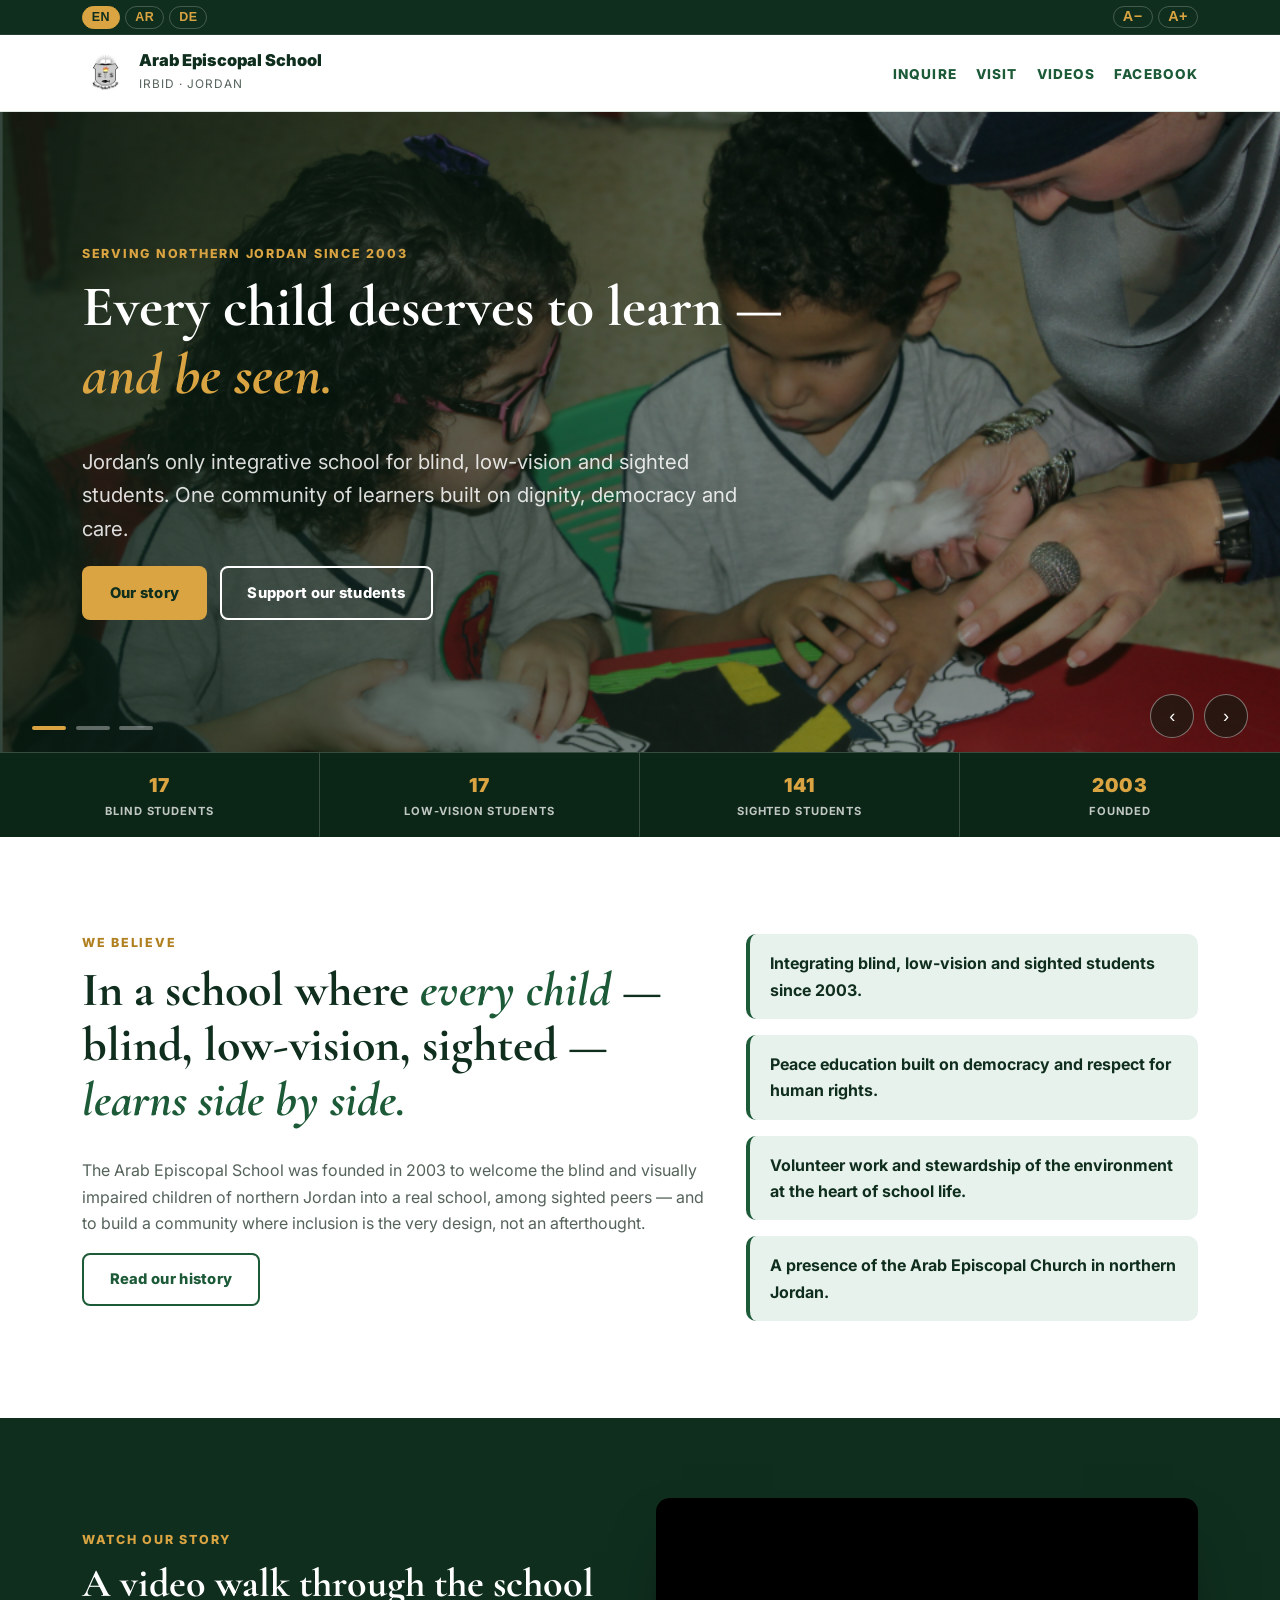
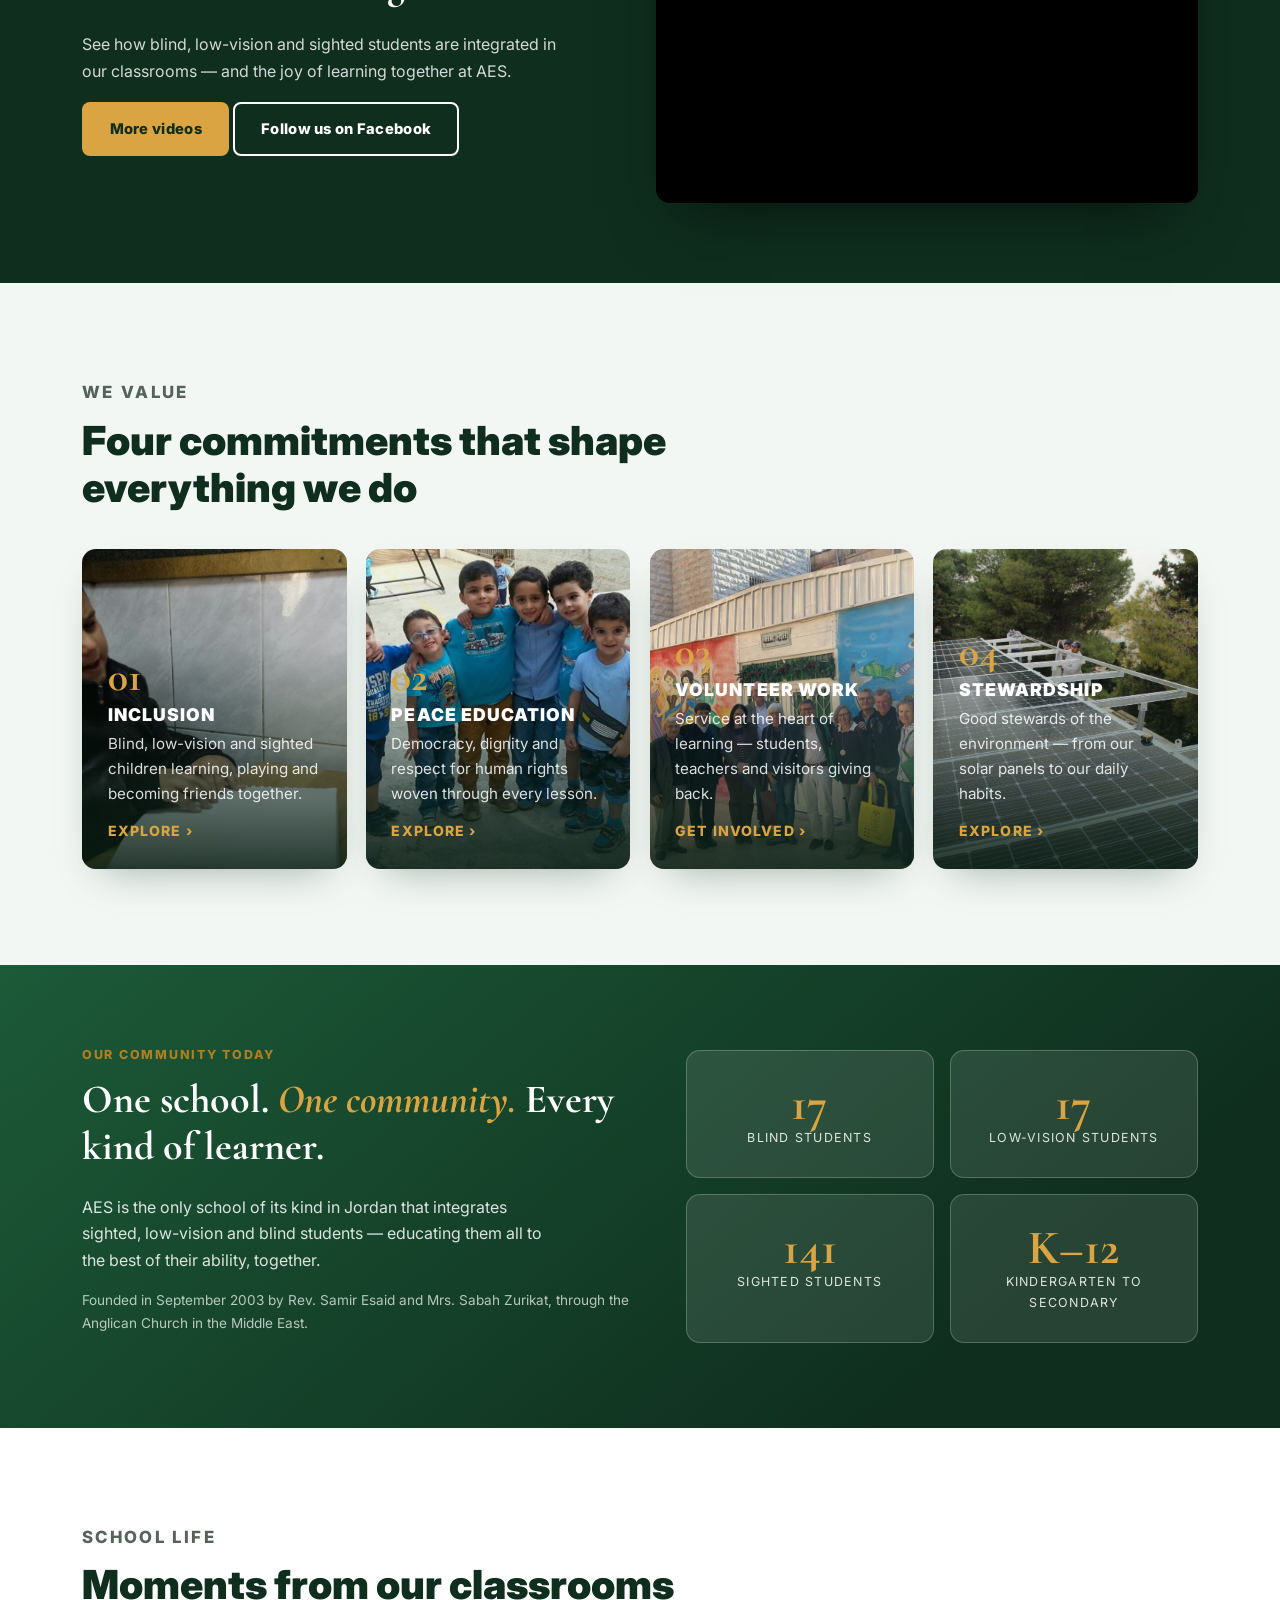
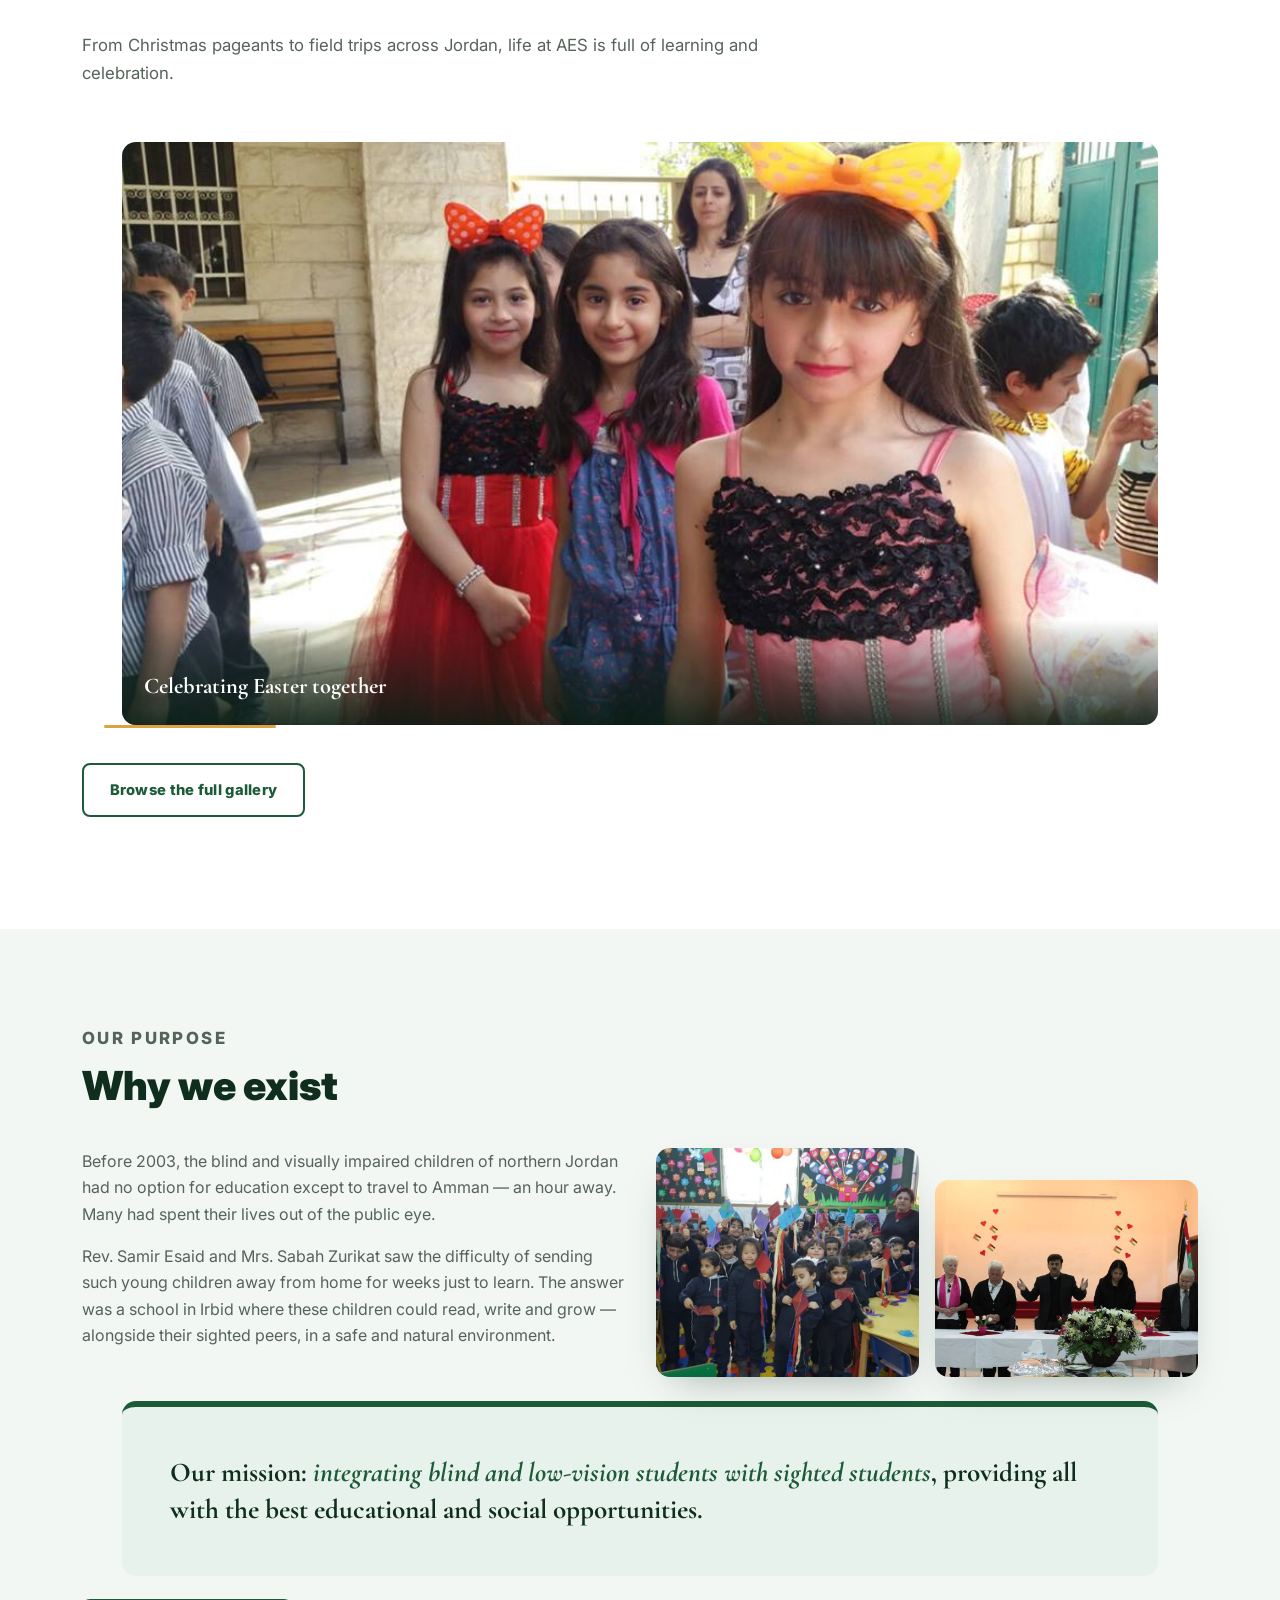
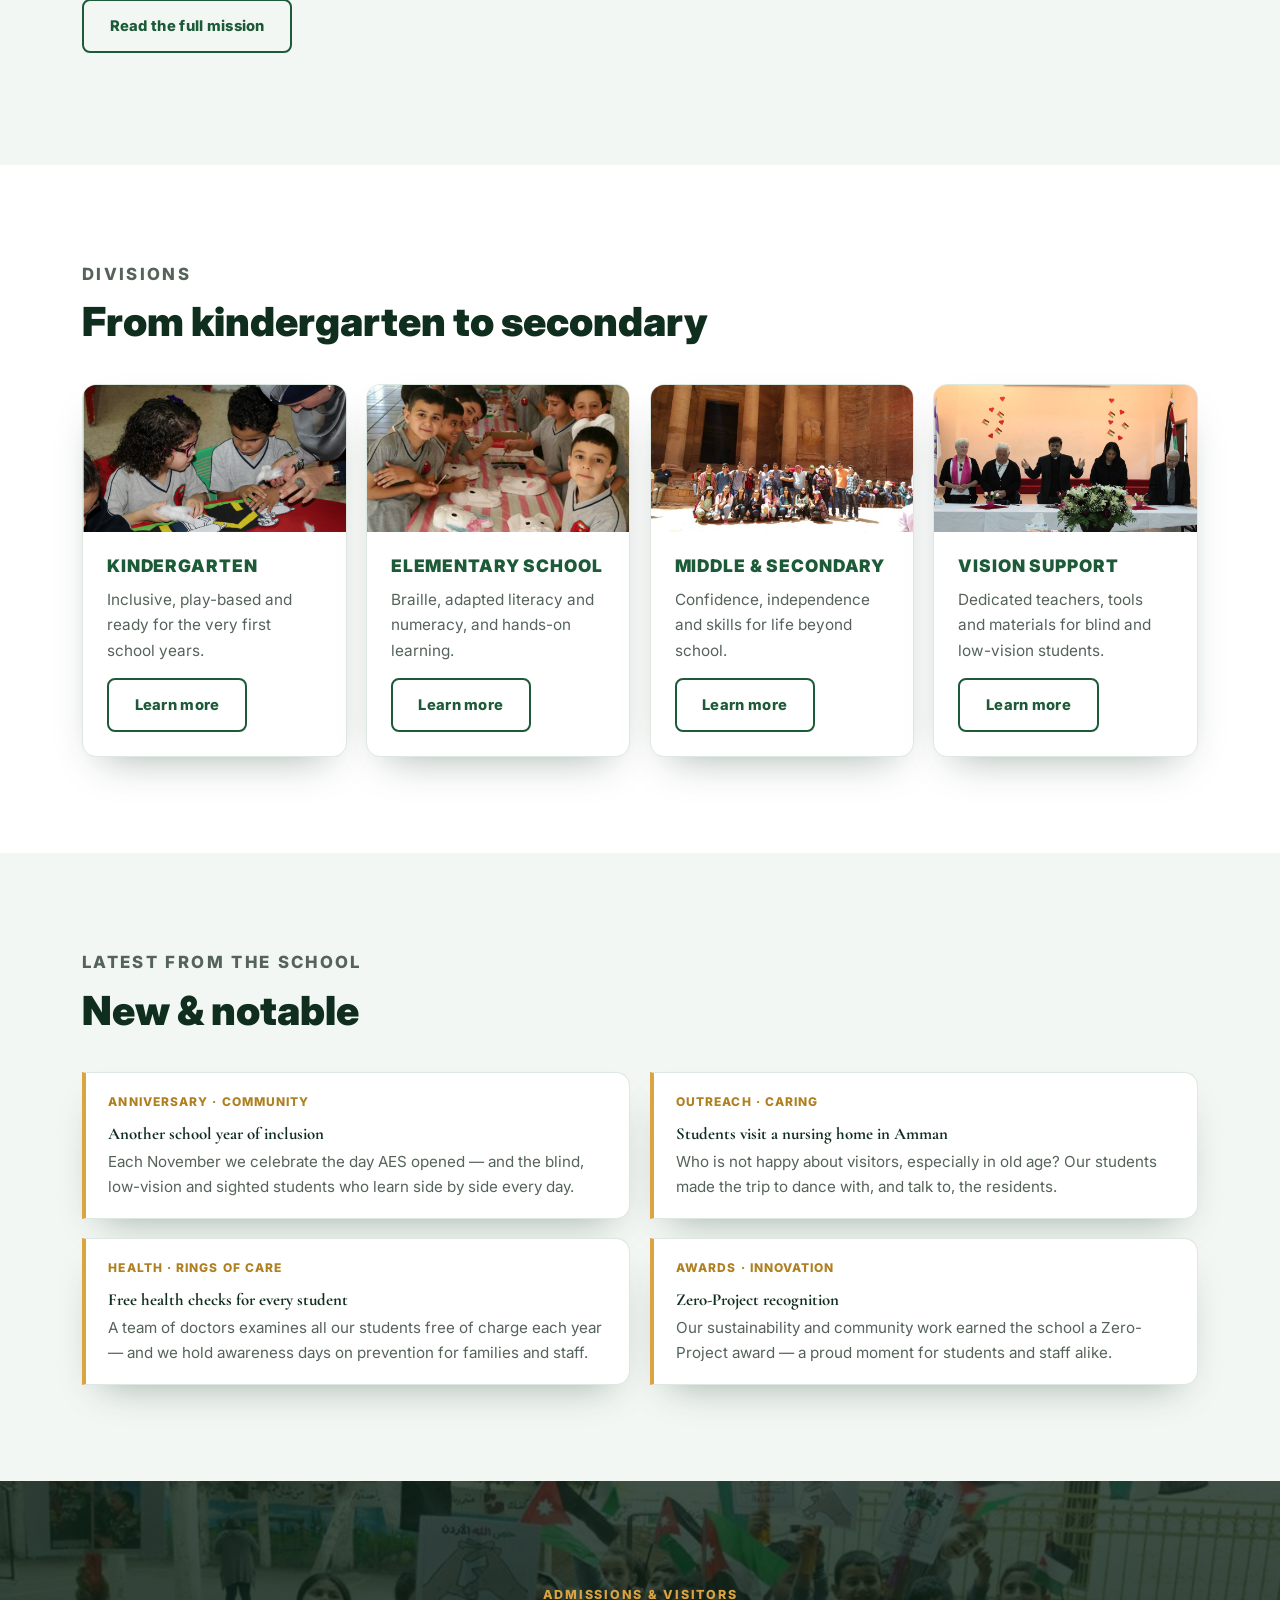
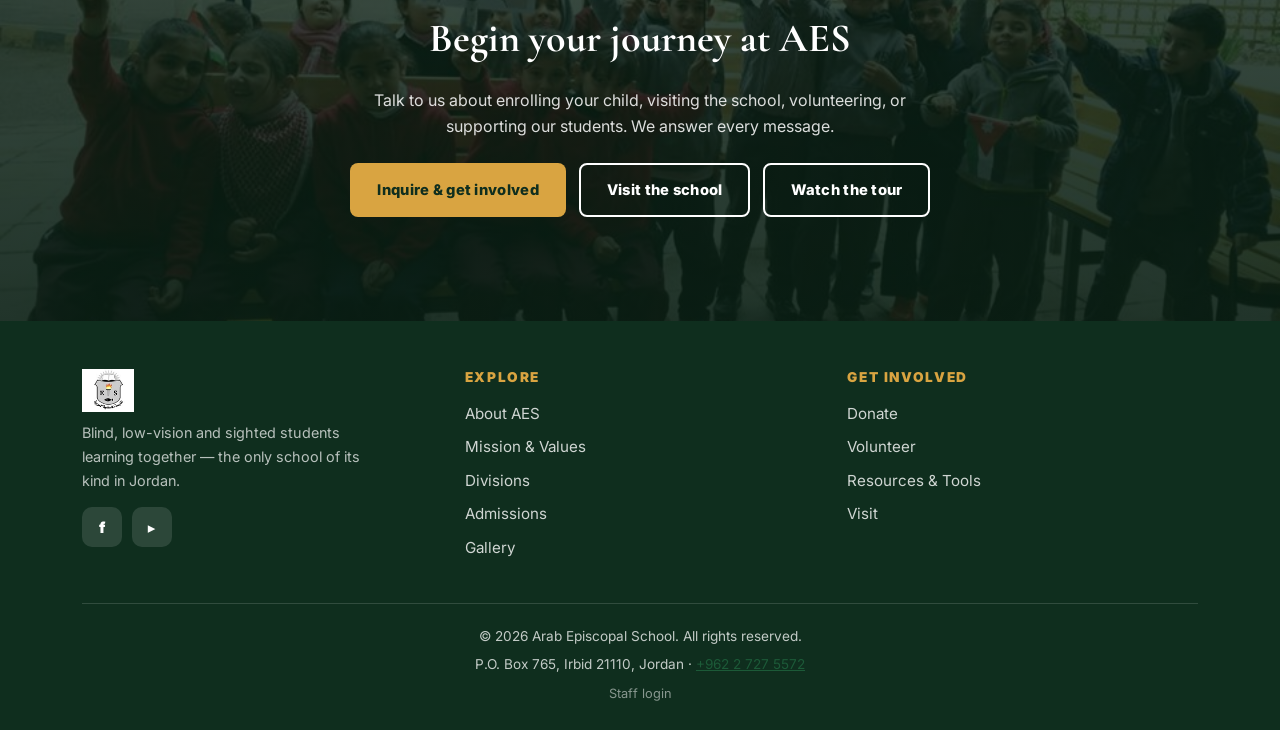
==== commit 8698e5f8: "Add multilingual support (EN/AR/DE) across the whole site Language switch toolbar plus font-size con" ====
--- a/index.html
+++ b/index.html
@@ -15,13 +15,28 @@
   <link rel="icon" type="image/png" href="images/logo.png">
   <link rel="preconnect" href="https://fonts.googleapis.com">
   <link rel="preconnect" href="https://fonts.gstatic.com" crossorigin>
-  <link href="https://fonts.googleapis.com/css2?family=Cormorant+Garamond:wght@600;700&family=Inter:wght@400;600;700;800;900&display=swap" rel="stylesheet">
+  <link href="https://fonts.googleapis.com/css2?family=Cormorant+Garamond:wght@600;700&family=Inter:wght@400;600;700;800;900&family=Noto+Kufi+Arabic:wght@400;600;700;800&display=swap" rel="stylesheet">
   <link rel="stylesheet" href="css/styles.css">
+  <script src="js/i18n.js" defer></script>
   <script src="js/config.js" defer></script>
   <script src="js/main.js" defer></script>
 </head>
 <body id="home">
-  <a class="skip-link" href="#main">Skip to main content</a>
+  <a class="skip-link" href="#main" data-i18n="skip_main">Skip to main content</a>
+
+  <div class="aes-toolbar">
+    <div class="aes-toolbar-inner container">
+      <div class="aes-lang" role="group" aria-label="Choose language">
+        <button type="button" class="aes-lang-btn is-active" data-lang="en" aria-pressed="true">EN</button>
+        <button type="button" class="aes-lang-btn" data-lang="ar" aria-pressed="false">AR</button>
+        <button type="button" class="aes-lang-btn" data-lang="de" aria-pressed="false">DE</button>
+      </div>
+      <div class="aes-fs" role="group" aria-label="Text size">
+        <button type="button" class="aes-fs-btn" id="fsDown" aria-label="Decrease text size">A&minus;</button>
+        <button type="button" class="aes-fs-btn" id="fsUp" aria-label="Increase text size">A+</button>
+      </div>
+    </div>
+  </div>
 
   <header class="site-header" id="top">
     <div class="container header-inner">
@@ -29,15 +44,15 @@
         <img src="images/logo.png" alt="">
         <span class="brand-name">
           <strong>Arab Episcopal School</strong>
-          <small>Irbid &middot; Jordan</small>
+          <small data-i18n="brand_sub">Irbid &middot; Jordan</small>
         </span>
       </a>
       <div class="header-toplinks">
         <ul>
-          <li><a href="admission.html">Inquire</a></li>
-          <li><a href="contact.html">Visit</a></li>
-          <li><a href="gallery.html#video">Videos</a></li>
-          <li><a href="https://www.facebook.com/arabepiscopalschool" target="_blank" rel="noopener noreferrer">Facebook</a></li>
+          <li><a href="admission.html" data-i18n="top_inquire">Inquire</a></li>
+          <li><a href="contact.html" data-i18n="top_visit">Visit</a></li>
+          <li><a href="gallery.html#video" data-i18n="top_videos">Videos</a></li>
+          <li><a href="https://www.facebook.com/arabepiscopalschool" target="_blank" rel="noopener noreferrer" data-i18n="top_facebook">Facebook</a></li>
         </ul>
       </div>
       <button class="nav-toggle" id="navToggle" type="button" aria-expanded="false" aria-controls="menuOverlay" aria-label="Open menu">
@@ -52,39 +67,39 @@
     <div class="menu-overlay-head">
       <span class="brand-name">
         <strong>Arab Episcopal School</strong>
-        <small>Irbid &middot; Jordan</small>
+        <small data-i18n="brand_sub">Irbid &middot; Jordan</small>
       </span>
       <button class="menu-close" id="menuClose" type="button" aria-label="Close menu">&times;</button>
     </div>
     <div class="menu-cols">
       <div class="menu-col">
-        <h4 class="menu-col-title">We Believe</h4>
+        <h4 class="menu-col-title" data-i18n="menu_col_believe">We Believe</h4>
         <ul>
-          <li><a href="about.html">About AES</a></li>
-          <li><a href="mission.html">Mission &amp; Values</a></li>
-          <li><a href="admission.html">Admissions</a></li>
-          <li><a href="admission.html#involved">Get Involved</a></li>
-          <li><a href="gallery.html">Life at AES</a></li>
-          <li><a href="contact.html">Contact</a></li>
+          <li><a href="about.html" data-i18n="nav_about">About AES</a></li>
+          <li><a href="mission.html" data-i18n="nav_mission">Mission &amp; Values</a></li>
+          <li><a href="admission.html" data-i18n="nav_admissions">Admissions</a></li>
+          <li><a href="admission.html#involved" data-i18n="nav_involved">Get Involved</a></li>
+          <li><a href="gallery.html" data-i18n="nav_life">Life at AES</a></li>
+          <li><a href="contact.html" data-i18n="nav_contact">Contact</a></li>
         </ul>
       </div>
       <div class="menu-col">
-        <h4 class="menu-col-title">Divisions</h4>
+        <h4 class="menu-col-title" data-i18n="menu_col_div">Divisions</h4>
         <ul>
-          <li><a href="divisions.html#kindergarten">Kindergarten</a></li>
-          <li><a href="divisions.html#elementary">Elementary School</a></li>
-          <li><a href="divisions.html#secondary">Middle &amp; Secondary</a></li>
-          <li><a href="divisions.html#support">Vision Support Program</a></li>
+          <li><a href="divisions.html#kindergarten" data-i18n="menu_div_kind">Kindergarten</a></li>
+          <li><a href="divisions.html#elementary" data-i18n="menu_div_elem">Elementary School</a></li>
+          <li><a href="divisions.html#secondary" data-i18n="menu_div_sec">Middle &amp; Secondary</a></li>
+          <li><a href="divisions.html#support" data-i18n="menu_div_support">Vision Support Program</a></li>
         </ul>
       </div>
       <div class="menu-col">
-        <h4 class="menu-col-title">Quick Links</h4>
+        <h4 class="menu-col-title" data-i18n="menu_col_quick">Quick Links</h4>
         <ul>
-          <li><a href="gallery.html#video">Video Tour</a></li>
-          <li><a href="https://www.facebook.com/arabepiscopalschool" target="_blank" rel="noopener noreferrer">Facebook</a></li>
-          <li><a href="admission.html#donate">Donate</a></li>
-          <li><a href="admission.html#volunteer">Volunteer</a></li>
-          <li><a href="mission.html">Our Mission</a></li>
+          <li><a href="gallery.html#video" data-i18n="menu_video">Video Tour</a></li>
+          <li><a href="https://www.facebook.com/arabepiscopalschool" target="_blank" rel="noopener noreferrer" data-i18n="top_facebook">Facebook</a></li>
+          <li><a href="admission.html#donate" data-i18n="menu_donate">Donate</a></li>
+          <li><a href="admission.html#volunteer" data-i18n="menu_volunteer">Volunteer</a></li>
+          <li><a href="mission.html" data-i18n="menu_mission">Our Mission</a></li>
         </ul>
       </div>
     </div>
@@ -98,13 +113,13 @@
         <div class="hero-slide is-active bg-kindergarten">
           <div class="container">
             <div class="hero-copy">
-              <p class="eyebrow">Serving northern Jordan since 2003</p>
-              <h1>Every child deserves to learn — <em>and be seen.</em></h1>
-              <p class="lede">Jordan&rsquo;s only integrative school for blind, low-vision and
+              <p class="eyebrow" data-i18n="hero1_eyebrow">Serving northern Jordan since 2003</p>
+              <h1 data-i18n-html="hero1_h1">Every child deserves to learn — <em>and be seen.</em></h1>
+              <p class="lede" data-i18n="hero1_lede">Jordan&rsquo;s only integrative school for blind, low-vision and
                 sighted students. One community of learners built on dignity, democracy and care.</p>
               <div class="hero-actions">
-                <a class="btn btn-accent" href="about.html">Our story</a>
-                <a class="btn btn-outline" href="admission.html#donate">Support our students</a>
+                <a class="btn btn-accent" href="about.html" data-i18n="btn_story">Our story</a>
+                <a class="btn btn-outline" href="admission.html#donate" data-i18n="btn_support">Support our students</a>
               </div>
             </div>
           </div>
@@ -113,13 +128,13 @@
         <div class="hero-slide bg-kids-and-kites">
           <div class="container">
             <div class="hero-copy">
-              <p class="eyebrow">Inclusive from the earliest years</p>
-              <h1>Blind, low-vision and sighted peers — <em>one classroom.</em></h1>
-              <p class="lede">From kindergarten through secondary, our students learn, play and grow
+              <p class="eyebrow" data-i18n="hero2_eyebrow">Inclusive from the earliest years</p>
+              <h1 data-i18n-html="hero2_h1">Blind, low-vision and sighted peers — <em>one classroom.</em></h1>
+              <p class="lede" data-i18n="hero2_lede">From kindergarten through secondary, our students learn, play and grow
                 together in a safe and natural environment.</p>
               <div class="hero-actions">
-                <a class="btn btn-accent" href="divisions.html">Explore the divisions</a>
-                <a class="btn btn-outline" href="mission.html">Mission &amp; values</a>
+                <a class="btn btn-accent" href="divisions.html" data-i18n="btn_divs">Explore the divisions</a>
+                <a class="btn btn-outline" href="mission.html" data-i18n="btn_mission">Mission &amp; values</a>
               </div>
             </div>
           </div>
@@ -128,13 +143,13 @@
         <div class="hero-slide bg-christmas-2016a">
           <div class="container">
             <div class="hero-copy">
-              <p class="eyebrow">A first of its kind</p>
-              <h1>The only school of its kind <em>in Jordan.</em></h1>
-              <p class="lede">Walk through our classrooms and see how we integrate blind, low-vision
+              <p class="eyebrow" data-i18n="hero3_eyebrow">A first of its kind</p>
+              <h1 data-i18n-html="hero3_h1">The only school of its kind <em>in Jordan.</em></h1>
+              <p class="lede" data-i18n="hero3_lede">Walk through our classrooms and see how we integrate blind, low-vision
                 and sighted students side by side.</p>
               <div class="hero-actions">
-                <a class="btn btn-accent" href="gallery.html#video">Watch the tour</a>
-                <a class="btn btn-outline" href="gallery.html">More videos</a>
+                <a class="btn btn-accent" href="gallery.html#video" data-i18n="btn_tour">Watch the tour</a>
+                <a class="btn btn-outline" href="gallery.html" data-i18n="btn_morevids">More videos</a>
               </div>
             </div>
           </div>
@@ -149,10 +164,10 @@
         </div>
       </div>
       <div class="hero-strip" aria-hidden="true">
-        <span>17<small>Blind students</small></span>
-        <span>17<small>Low-vision students</small></span>
-        <span>141<small>Sighted students</small></span>
-        <span>2003<small>Founded</small></span>
+        <span>17<small data-i18n="stat_blind">Blind students</small></span>
+        <span>17<small data-i18n="stat_lowvision">Low-vision students</small></span>
+        <span>141<small data-i18n="stat_sighted">Sighted students</small></span>
+        <span>2003<small data-i18n="stat_founded">Founded</small></span>
       </div>
     </section>
 
@@ -160,19 +175,19 @@
     <section class="section we-believe" aria-labelledby="believe-title">
       <div class="container we-believe-inner">
         <div class="we-believe-text">
-          <p class="eyebrow">We Believe</p>
-          <h2 class="lead-statement" id="believe-title">In a school where <em>every child</em> —
+          <p class="eyebrow" data-i18n="sec_believe_eyebrow">We Believe</p>
+          <h2 class="lead-statement" id="believe-title" data-i18n-html="believe_h2">In a school where <em>every child</em> —
             blind, low-vision, sighted — <em>learns side by side.</em></h2>
           <p class="text-body">The Arab Episcopal School was founded in 2003 to welcome the blind
             and visually impaired children of northern Jordan into a real school, among sighted peers —
             and to build a community where inclusion is the very design, not an afterthought.</p>
-          <p><a class="btn btn-ghost" href="about.html">Read our history</a></p>
+          <p><a class="btn btn-ghost" href="about.html" data-i18n="btn_history">Read our history</a></p>
         </div>
         <div class="we-believe-facts">
-          <div class="fact-chip">Integrating blind, low-vision and sighted students since 2003.</div>
-          <div class="fact-chip">Peace education built on democracy and respect for human rights.</div>
-          <div class="fact-chip">Volunteer work and stewardship of the environment at the heart of school life.</div>
-          <div class="fact-chip">A presence of the Arab Episcopal Church in northern Jordan.</div>
+          <div class="fact-chip" data-i18n="fact1">Integrating blind, low-vision and sighted students since 2003.</div>
+          <div class="fact-chip" data-i18n="fact2">Peace education built on democracy and respect for human rights.</div>
+          <div class="fact-chip" data-i18n="fact3">Volunteer work and stewardship of the environment at the heart of school life.</div>
+          <div class="fact-chip" data-i18n="fact4">A presence of the Arab Episcopal Church in northern Jordan.</div>
         </div>
       </div>
     </section>
@@ -181,17 +196,17 @@
     <section class="video-banner" aria-labelledby="video-title">
       <div class="container">
         <div>
-          <p class="eyebrow">Watch Our Story</p>
-          <h2 id="video-title">A video walk through the school</h2>
+          <p class="eyebrow" data-i18n="sec_video_eyebrow">Watch Our Story</p>
+          <h2 id="video-title" data-i18n="video_h2">A video walk through the school</h2>
           <p>See how blind, low-vision and sighted students are integrated in our classrooms — and the
             joy of learning together at AES.</p>
           <p class="mt-s">
-            <a class="btn btn-accent" href="gallery.html#video">More videos</a>
-            <a class="btn btn-outline" href="https://www.facebook.com/arabepiscopalschool" target="_blank" rel="noopener noreferrer">Follow us on Facebook</a>
+            <a class="btn btn-accent" href="gallery.html#video" data-i18n="btn_morevids">More videos</a>
+            <a class="btn btn-outline" href="https://www.facebook.com/arabepiscopalschool" target="_blank" rel="noopener noreferrer" data-i18n="btn_follow_fb">Follow us on Facebook</a>
           </p>
         </div>
         <div class="video-frame">
-          <iframe src="https://www.youtube-nocookie.com/embed/LhKx57SuCsM" title="Video Tour of Arab Episcopal School"
+          <iframe src="https://www.youtube-nocookie.com/embed/LhKx57SuCsM" title="Video Tour of Arab Episcopal School" data-i18n-title="video_iframe_title"
             allow="accelerometer; autoplay; clipboard-write; encrypted-media; gyroscope; picture-in-picture"
             allowfullscreen loading="lazy"></iframe>
         </div>
@@ -202,40 +217,40 @@
     <section class="section section-tint" aria-labelledby="values-title">
       <div class="container">
         <div class="section-head">
-          <p class="eyebrow">We Value</p>
-          <h2 id="values-title">Four commitments that shape everything we do</h2>
+          <p class="eyebrow" data-i18n="sec_values_eyebrow">We Value</p>
+          <h2 id="values-title" data-i18n="values_h2">Four commitments that shape everything we do</h2>
         </div>
         <div class="value-grid">
           <a class="value-card bg-classroom-1" href="mission.html">
             <div class="value-card-body">
               <span class="value-number">01</span>
-              <h3>Inclusion</h3>
-              <p>Blind, low-vision and sighted children learning, playing and becoming friends together.</p>
-              <span class="card-link">Explore &rsaquo;</span>
+              <h3 data-i18n="card_inclusion_h">Inclusion</h3>
+              <p data-i18n="card_inclusion_p">Blind, low-vision and sighted children learning, playing and becoming friends together.</p>
+              <span class="card-link" data-i18n="card_link">Explore &rsaquo;</span>
             </div>
           </a>
           <a class="value-card bg-blue-day" href="mission.html">
             <div class="value-card-body">
               <span class="value-number">02</span>
-              <h3>Peace Education</h3>
-              <p>Democracy, dignity and respect for human rights woven through every lesson.</p>
-              <span class="card-link">Explore &rsaquo;</span>
+              <h3 data-i18n="card_peace_h">Peace Education</h3>
+              <p data-i18n="card_peace_p">Democracy, dignity and respect for human rights woven through every lesson.</p>
+              <span class="card-link" data-i18n="card_link">Explore &rsaquo;</span>
             </div>
           </a>
           <a class="value-card bg-german-visitors" href="admission.html#volunteer">
             <div class="value-card-body">
               <span class="value-number">03</span>
-              <h3>Volunteer Work</h3>
-              <p>Service at the heart of learning — students, teachers and visitors giving back.</p>
-              <span class="card-link">Get involved &rsaquo;</span>
+              <h3 data-i18n="card_vol_h">Volunteer Work</h3>
+              <p data-i18n="card_vol_p">Service at the heart of learning — students, teachers and visitors giving back.</p>
+              <span class="card-link" data-i18n="btn_involved">Get involved &rsaquo;</span>
             </div>
           </a>
           <a class="value-card bg-solar-panels" href="mission.html">
             <div class="value-card-body">
               <span class="value-number">04</span>
-              <h3>Stewardship</h3>
-              <p>Good stewards of the environment — from our solar panels to our daily habits.</p>
-              <span class="card-link">Explore &rsaquo;</span>
+              <h3 data-i18n="card_steward_h">Stewardship</h3>
+              <p data-i18n="card_steward_p">Good stewards of the environment — from our solar panels to our daily habits.</p>
+              <span class="card-link" data-i18n="card_link">Explore &rsaquo;</span>
             </div>
           </a>
         </div>
@@ -246,8 +261,8 @@
     <section class="stats-band" aria-labelledby="stats-title">
       <div class="container">
         <div>
-          <p class="eyebrow">Our Community Today</p>
-          <h2 id="stats-title">One school. <em>One community.</em> Every kind of learner.</h2>
+          <p class="eyebrow" data-i18n="stats_eyebrow">Our Community Today</p>
+          <h2 id="stats-title" data-i18n-html="stats_h2">One school. <em>One community.</em> Every kind of learner.</h2>
           <p class="text-light maxw-48">AES is the only school of its kind in
             Jordan that integrates sighted, low-vision and blind students — educating them all to the
             best of their ability, together.</p>
@@ -257,19 +272,19 @@
           <div class="stats-array">
             <div class="stat-block">
               <div class="num">17</div>
-              <div class="lbl">Blind students</div>
+              <div class="lbl" data-i18n="stat_blind">Blind students</div>
             </div>
             <div class="stat-block">
               <div class="num">17</div>
-              <div class="lbl">Low-vision students</div>
+              <div class="lbl" data-i18n="stat_lowvision">Low-vision students</div>
             </div>
             <div class="stat-block">
               <div class="num">141</div>
-              <div class="lbl">Sighted students</div>
+              <div class="lbl" data-i18n="stat_sighted">Sighted students</div>
             </div>
             <div class="stat-block">
               <div class="num">K&ndash;12</div>
-              <div class="lbl">Kindergarten to secondary</div>
+              <div class="lbl" data-i18n="stat_ktosec">Kindergarten to secondary</div>
             </div>
           </div>
         </div>
@@ -280,38 +295,38 @@
     <section class="section" aria-labelledby="life-title">
       <div class="container">
         <div class="section-head">
-          <p class="eyebrow">School Life</p>
-          <h2 id="life-title">Moments from our classrooms</h2>
+          <p class="eyebrow" data-i18n="sec_life_eyebrow">School Life</p>
+          <h2 id="life-title" data-i18n="life_h2">Moments from our classrooms</h2>
           <p>From Christmas pageants to field trips across Jordan, life at AES is full of learning and celebration.</p>
         </div>
         <div class="feature-slider" data-feature-slider>
           <figure class="feature-slide">
             <img src="images/easter.jpg" alt="Students celebrating Easter at school">
-            <figcaption class="f-caption">Celebrating Easter together</figcaption>
+            <figcaption class="f-caption" data-i18n="cap_easter">Celebrating Easter together</figcaption>
           </figure>
           <figure class="feature-slide">
             <img src="images/christmas-pageant.jpg" alt="The kindergarten class performing at the Christmas pageant">
-            <figcaption class="f-caption">The kindergarten Christmas pageant</figcaption>
+            <figcaption class="f-caption" data-i18n="cap_pageant">The kindergarten Christmas pageant</figcaption>
           </figure>
           <figure class="feature-slide">
             <img src="images/ajlun-trip.jpg" alt="Students on a school trip to Ajlun">
-            <figcaption class="f-caption">A school trip to Ajlun</figcaption>
+            <figcaption class="f-caption" data-i18n="cap_ajlun">A school trip to Ajlun</figcaption>
           </figure>
           <figure class="feature-slide">
             <img src="images/blue-day.jpg" alt="Students taking part in Blue Day">
-            <figcaption class="f-caption">Blue Day fun</figcaption>
+            <figcaption class="f-caption" data-i18n="cap_blueday">Blue Day fun</figcaption>
           </figure>
           <figure class="feature-slide">
             <img src="images/zumba.jpg" alt="Students enjoying a Zumba class">
-            <figcaption class="f-caption">Zumba in the great hall</figcaption>
+            <figcaption class="f-caption" data-i18n="cap_zumba">Zumba in the great hall</figcaption>
           </figure>
           <figure class="feature-slide">
             <img src="images/choir-dead-sea.jpg" alt="The AES choir performing at the Dead Sea">
-            <figcaption class="f-caption">The AES choir at the Dead Sea</figcaption>
+            <figcaption class="f-caption" data-i18n="cap_deadsea">The AES choir at the Dead Sea</figcaption>
           </figure>
           <div class="f-thumbs" role="tablist" aria-label="Photo slides"></div>
         </div>
-        <p class="mt-m"><a class="btn btn-ghost" href="gallery.html">Browse the full gallery</a></p>
+        <p class="mt-m"><a class="btn btn-ghost" href="gallery.html" data-i18n="btn_gallery">Browse the full gallery</a></p>
       </div>
     </section>
 
@@ -319,8 +334,8 @@
     <section class="section section-tint" aria-labelledby="mission-title">
       <div class="container">
         <div class="section-head">
-          <p class="eyebrow">Our Purpose</p>
-          <h2 id="mission-title">Why we exist</h2>
+          <p class="eyebrow" data-i18n="sec_purpose_eyebrow">Our Purpose</p>
+          <h2 id="mission-title" data-i18n="purpose_h2">Why we exist</h2>
         </div>
         <div class="two-col">
           <div class="prose">
@@ -341,7 +356,7 @@
           <p>Our mission: <em>integrating blind and low-vision students with sighted students</em>,
             providing all with the best educational and social opportunities.</p>
         </blockquote>
-        <p class="mt-m"><a class="btn btn-ghost" href="mission.html">Read the full mission</a></p>
+        <p class="mt-m"><a class="btn btn-ghost" href="mission.html" data-i18n="btn_full_mission">Read the full mission</a></p>
       </div>
     </section>
 
@@ -349,40 +364,40 @@
     <section class="section" aria-labelledby="divisions-title">
       <div class="container">
         <div class="section-head">
-          <p class="eyebrow">Divisions</p>
-          <h2 id="divisions-title">From kindergarten to secondary</h2>
+          <p class="eyebrow" data-i18n="divisions_tag">Divisions</p>
+          <h2 id="divisions-title" data-i18n="divisions_h1">From kindergarten to secondary</h2>
         </div>
         <div class="div-grid">
           <article class="div-card">
             <figure><img src="images/kindergarten.jpg" alt="Kindergarten class at AES"></figure>
             <div class="div-card-body">
-              <h3>Kindergarten</h3>
+              <h3 data-i18n="menu_div_kind">Kindergarten</h3>
               <p>Inclusive, play-based and ready for the very first school years.</p>
-              <a class="btn btn-ghost" href="divisions.html#kindergarten">Learn more</a>
+              <a class="btn btn-ghost" href="divisions.html#kindergarten" data-i18n="btn_learn">Learn more</a>
             </div>
           </article>
           <article class="div-card">
             <figure><img src="images/grade-two.jpg" alt="Second grade classroom"></figure>
             <div class="div-card-body">
-              <h3>Elementary School</h3>
+              <h3 data-i18n="menu_div_elem">Elementary School</h3>
               <p>Braille, adapted literacy and numeracy, and hands-on learning.</p>
-              <a class="btn btn-ghost" href="divisions.html#elementary">Learn more</a>
+              <a class="btn btn-ghost" href="divisions.html#elementary" data-i18n="btn_learn">Learn more</a>
             </div>
           </article>
           <article class="div-card">
             <figure><img src="images/petra.jpg" alt="Students at Petra"></figure>
             <div class="div-card-body">
-              <h3>Middle &amp; Secondary</h3>
+              <h3 data-i18n="menu_div_sec">Middle &amp; Secondary</h3>
               <p>Confidence, independence and skills for life beyond school.</p>
-              <a class="btn btn-ghost" href="divisions.html#secondary">Learn more</a>
+              <a class="btn btn-ghost" href="divisions.html#secondary" data-i18n="btn_learn">Learn more</a>
             </div>
           </article>
           <article class="div-card">
             <figure><img src="images/guest-visit.jpg" alt="Vision support in action"></figure>
             <div class="div-card-body">
-              <h3>Vision Support</h3>
+              <h3 data-i18n="menu_div_support">Vision Support</h3>
               <p>Dedicated teachers, tools and materials for blind and low-vision students.</p>
-              <a class="btn btn-ghost" href="divisions.html#support">Learn more</a>
+              <a class="btn btn-ghost" href="divisions.html#support" data-i18n="btn_learn">Learn more</a>
             </div>
           </article>
         </div>
@@ -393,31 +408,31 @@
     <section class="section section-tint" aria-labelledby="news-title">
       <div class="container">
         <div class="section-head">
-          <p class="eyebrow">Latest from the School</p>
-          <h2 id="news-title">New &amp; notable</h2>
+          <p class="eyebrow" data-i18n="sec_values_news_eyebrow">Latest from the School</p>
+          <h2 id="news-title" data-i18n="news_h2">New &amp; notable</h2>
         </div>
         <div class="news-grid">
           <article class="news-card">
-            <p class="news-date">Anniversary &middot; Community</p>
-            <h3>Another school year of inclusion</h3>
+            <p class="news-date" data-i18n="news1_date">Anniversary &middot; Community</p>
+            <h3 data-i18n="news1_h">Another school year of inclusion</h3>
             <p>Each November we celebrate the day AES opened — and the blind, low-vision and sighted
               students who learn side by side every day.</p>
           </article>
           <article class="news-card">
-            <p class="news-date">Outreach &middot; Caring</p>
-            <h3>Students visit a nursing home in Amman</h3>
+            <p class="news-date" data-i18n="news2_date">Outreach &middot; Caring</p>
+            <h3 data-i18n="news2_h">Students visit a nursing home in Amman</h3>
             <p>Who is not happy about visitors, especially in old age? Our students made the trip to
               dance with, and talk to, the residents.</p>
           </article>
           <article class="news-card">
-            <p class="news-date">Health &middot; Rings of Care</p>
-            <h3>Free health checks for every student</h3>
+            <p class="news-date" data-i18n="news3_date">Health &middot; Rings of Care</p>
+            <h3 data-i18n="news3_h">Free health checks for every student</h3>
             <p>A team of doctors examines all our students free of charge each year — and we hold
               awareness days on prevention for families and staff.</p>
           </article>
           <article class="news-card">
-            <p class="news-date">Awards &middot; Innovation</p>
-            <h3>Zero-Project recognition</h3>
+            <p class="news-date" data-i18n="news4_date">Awards &middot; Innovation</p>
+            <h3 data-i18n="news4_h">Zero-Project recognition</h3>
             <p>Our sustainability and community work earned the school a Zero-Project award — a proud
               moment for students and staff alike.</p>
           </article>
@@ -428,14 +443,14 @@
     <!-- CTA -->
     <section class="cta-band bg-second-grade" aria-labelledby="cta-title">
       <div class="container">
-        <p class="eyebrow">Admissions &amp; Visitors</p>
-        <h2 id="cta-title">Begin your journey at AES</h2>
+        <p class="eyebrow" data-i18n="cta_eyebrow">Admissions &amp; Visitors</p>
+        <h2 id="cta-title" data-i18n="cta_h2">Begin your journey at AES</h2>
         <p class="lede">Talk to us about enrolling your child, visiting the school, volunteering, or
           supporting our students. We answer every message.</p>
         <div class="cta-actions">
-          <a class="btn btn-accent" href="admission.html">Inquire &amp; get involved</a>
-          <a class="btn btn-outline" href="contact.html">Visit the school</a>
-          <a class="btn btn-outline" href="gallery.html#video">Watch the tour</a>
+          <a class="btn btn-accent" href="admission.html" data-i18n="btn_inquire">Inquire &amp; get involved</a>
+          <a class="btn btn-outline" href="contact.html" data-i18n="btn_visit">Visit the school</a>
+          <a class="btn btn-outline" href="gallery.html#video" data-i18n="btn_tour">Watch the tour</a>
         </div>
       </div>
     </section>
@@ -446,36 +461,36 @@
       <div class="footer-cols">
         <div class="footer-col footer-brand">
           <img src="images/logo.png" alt="Arab Episcopal School">
-          <p>Blind, low-vision and sighted students learning together — the only school of its kind in Jordan.</p>
+          <p data-i18n="footer_tagline">Blind, low-vision and sighted students learning together — the only school of its kind in Jordan.</p>
           <div class="footer-social">
             <a href="https://www.facebook.com/arabepiscopalschool" target="_blank" rel="noopener noreferrer" aria-label="Facebook">f</a>
             <a href="https://www.youtube.com/watch?v=LhKx57SuCsM" target="_blank" rel="noopener noreferrer" aria-label="YouTube video tour">&#9656;</a>
           </div>
         </div>
         <div class="footer-col">
-          <h4>Explore</h4>
+          <h4 data-i18n="footer_explore">Explore</h4>
           <ul>
-            <li><a href="about.html">About AES</a></li>
-            <li><a href="mission.html">Mission &amp; Values</a></li>
-            <li><a href="divisions.html">Divisions</a></li>
-            <li><a href="admission.html">Admissions</a></li>
-            <li><a href="gallery.html">Gallery</a></li>
+            <li><a href="about.html" data-i18n="nav_about">About AES</a></li>
+            <li><a href="mission.html" data-i18n="nav_mission">Mission &amp; Values</a></li>
+            <li><a href="divisions.html" data-i18n="divisions_tag">Divisions</a></li>
+            <li><a href="admission.html" data-i18n="nav_admissions">Admissions</a></li>
+            <li><a href="gallery.html" data-i18n="footer_gallery">Gallery</a></li>
           </ul>
         </div>
         <div class="footer-col">
-          <h4>Get Involved</h4>
+          <h4 data-i18n="nav_involved">Get Involved</h4>
           <ul>
-            <li><a href="admission.html#donate">Donate</a></li>
-            <li><a href="admission.html#volunteer">Volunteer</a></li>
-            <li><a href="admission.html#involved">Resources &amp; Tools</a></li>
-            <li><a href="contact.html">Visit</a></li>
+            <li><a href="admission.html#donate" data-i18n="menu_donate">Donate</a></li>
+            <li><a href="admission.html#volunteer" data-i18n="menu_volunteer">Volunteer</a></li>
+            <li><a href="admission.html#involved" data-i18n="footer_resources">Resources &amp; Tools</a></li>
+            <li><a href="contact.html" data-i18n="top_visit">Visit</a></li>
           </ul>
         </div>
       </div>
       <div class="footer-bottom">
-        <p>&copy; <span id="year">2026</span> Arab Episcopal School. All rights reserved.</p>
+        <p data-i18n="footer_rights">&copy; <span id="year">2026</span> Arab Episcopal School. All rights reserved.</p>
         <p>P.O. Box 765, Irbid 21110, Jordan &middot; <a href="tel:+96227275572">+962 2 727 5572</a></p>
-        <p><a class="staff-login" href="admin/">Staff login</a></p>
+        <p><a class="staff-login" href="admin/" data-i18n="footer_staff">Staff login</a></p>
       </div>
     </div>
   </footer>
--- a/css/styles.css
+++ b/css/styles.css
@@ -678,4 +678,83 @@
   .lb-btn { width: 42px; height: 42px; font-size: 1.1rem; }
   .lb-prev { left: 0.6rem; }
   .lb-next { right: 0.6rem; }
+}
+
+/* ==========================================================================
+   i18n toolbar (language + text size)
+   ========================================================================== */
+.aes-toolbar {
+  position: relative; z-index: 95;
+  background: var(--green-deep); color: #e8f0ea;
+  border-bottom: 1px solid rgba(255, 255, 255, 0.08);
+}
+.aes-toolbar-inner {
+  display: flex; flex-wrap: wrap; align-items: center;
+  justify-content: space-between; gap: 0.4rem 0.9rem;
+  padding-block: 0.35rem;
+}
+.aes-lang, .aes-fs { display: flex; align-items: center; gap: 0.35rem; }
+.aes-lang-btn, .aes-fs-btn {
+  display: inline-flex; align-items: center; justify-content: center;
+  min-width: 2.2em; padding: 0.24em 0.7em;
+  font-size: 0.78rem; font-weight: 800; line-height: 1.2;
+  letter-spacing: 0.04em; color: var(--gold);
+  background: transparent; border: 1px solid rgba(255, 255, 255, 0.22);
+  border-radius: 999px; cursor: pointer; text-transform: uppercase;
+}
+.aes-lang-btn:hover, .aes-fs-btn:hover,
+.aes-lang-btn:focus-visible, .aes-fs-btn:focus-visible {
+  border-color: var(--gold); color: #fff;
+}
+.aes-lang-btn.is-active {
+  background: var(--gold); border-color: var(--gold); color: var(--green-deep);
+}
+.aes-fs-btn { font-size: 0.9rem; padding: 0.1em 0.62em; }
+
+/* ---------- Text-size engine (rem-based layout scales along) ---------- */
+html:not([data-aes-fs]) { font-size: 16px; }
+html[data-aes-fs="15"] { font-size: 15px; }
+html[data-aes-fs="16"] { font-size: 16px; }
+html[data-aes-fs="17"] { font-size: 17px; }
+html[data-aes-fs="18.5"] { font-size: 18.5px; }
+html[data-aes-fs="20"] { font-size: 20px; }
+
+/* ---------- Arabic typography ---------- */
+html[lang="ar"] {
+  --font-sans: "Noto Kufi Arabic", "Segoe UI", Tahoma, Arial, sans-serif;
+  --font-serif: "Noto Kufi Arabic", "Segoe UI", Tahoma, Georgia, serif;
+}
+html[lang="ar"] body { letter-spacing: normal; }
+
+/* ==========================================================================
+   RTL overrides
+   ========================================================================== */
+html[dir="rtl"] .skip-link { left: auto; right: 1rem; }
+html[dir="rtl"] .header-toplinks { margin-left: 0; margin-right: auto; }
+html[dir="rtl"] .nav-toggle { margin-left: 0; margin-right: auto; }
+html[dir="rtl"] .hero-dots { left: auto; right: clamp(1rem, 4vw, 2rem); }
+html[dir="rtl"] .hero-arrows { right: auto; left: clamp(1rem, 4vw, 2rem); }
+html[dir="rtl"] .hero-strip span { border-right: 0; border-left: 1px solid rgba(255, 255, 255, 0.18); }
+html[dir="rtl"] .hero-strip span:last-child { border-left: 0; }
+html[dir="rtl"] .fact-chip { border-left: 0; border-right: 4px solid var(--green); }
+html[dir="rtl"] .news-card {
+  border-left: 1px solid var(--line); border-right: 4px solid var(--gold);
+  border-radius: var(--radius) 0 0 var(--radius);
+}
+html[dir="rtl"] .tick-list li { padding-left: 0; padding-right: 1.6em; }
+html[dir="rtl"] .tick-list li::before { left: auto; right: 0; }
+html[dir="rtl"] .timeline::before { left: auto; right: 8px; }
+html[dir="rtl"] .timeline li { padding: 0 2.2rem 1.6rem 0; }
+html[dir="rtl"] .timeline li::before { left: auto; right: 0; }
+html[dir="rtl"] .lb-close { right: auto; left: 1rem; }
+html[dir="rtl"] .lb-prev { left: auto; right: 1rem; }
+html[dir="rtl"] .lb-next { right: auto; left: 1rem; }
+
+@media (max-width: 639px) {
+  html[dir="rtl"] .hero-strip span:nth-child(odd) { border-left: 1px solid rgba(255, 255, 255, 0.18); }
+  html[dir="rtl"] .hero-strip span:nth-child(even) { border-left: 0; }
+}
+@media (max-width: 640px) {
+  html[dir="rtl"] .lb-prev { left: auto; right: 0.6rem; }
+  html[dir="rtl"] .lb-next { right: auto; left: 0.6rem; }
 }
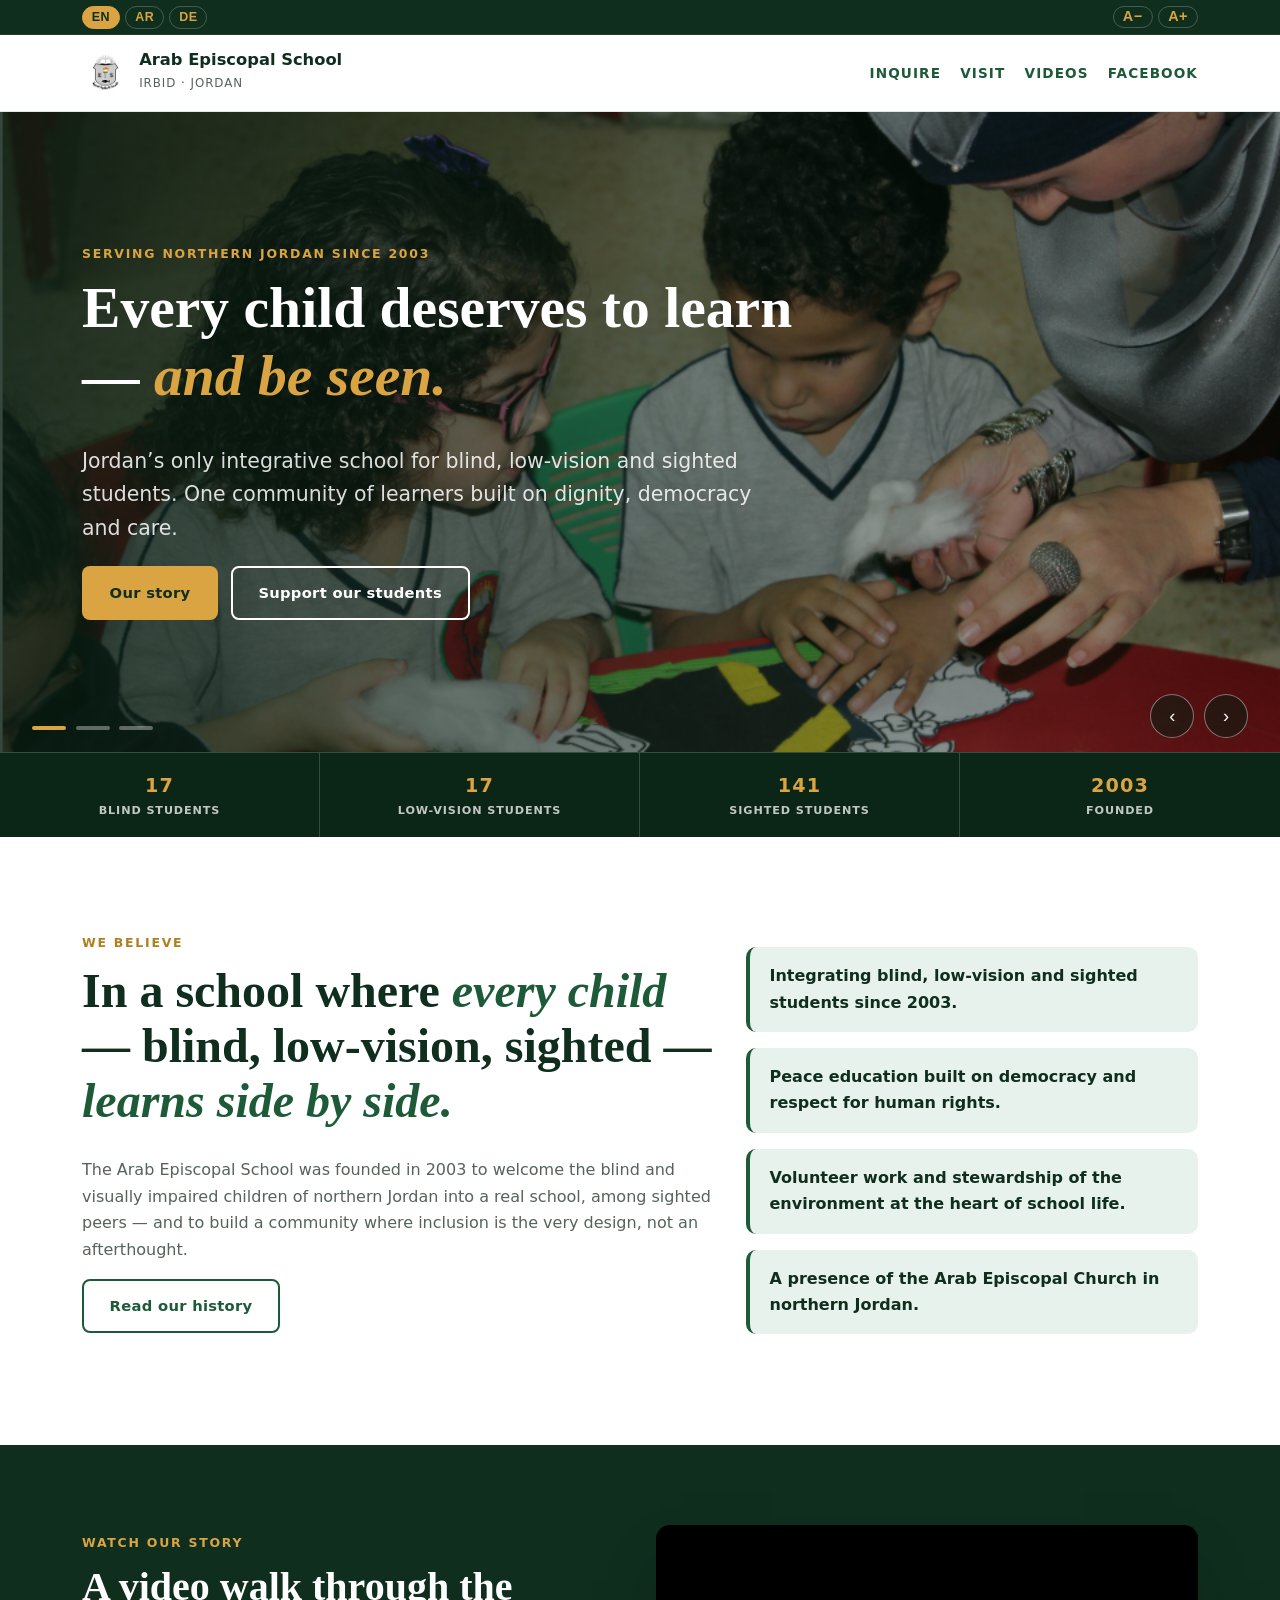
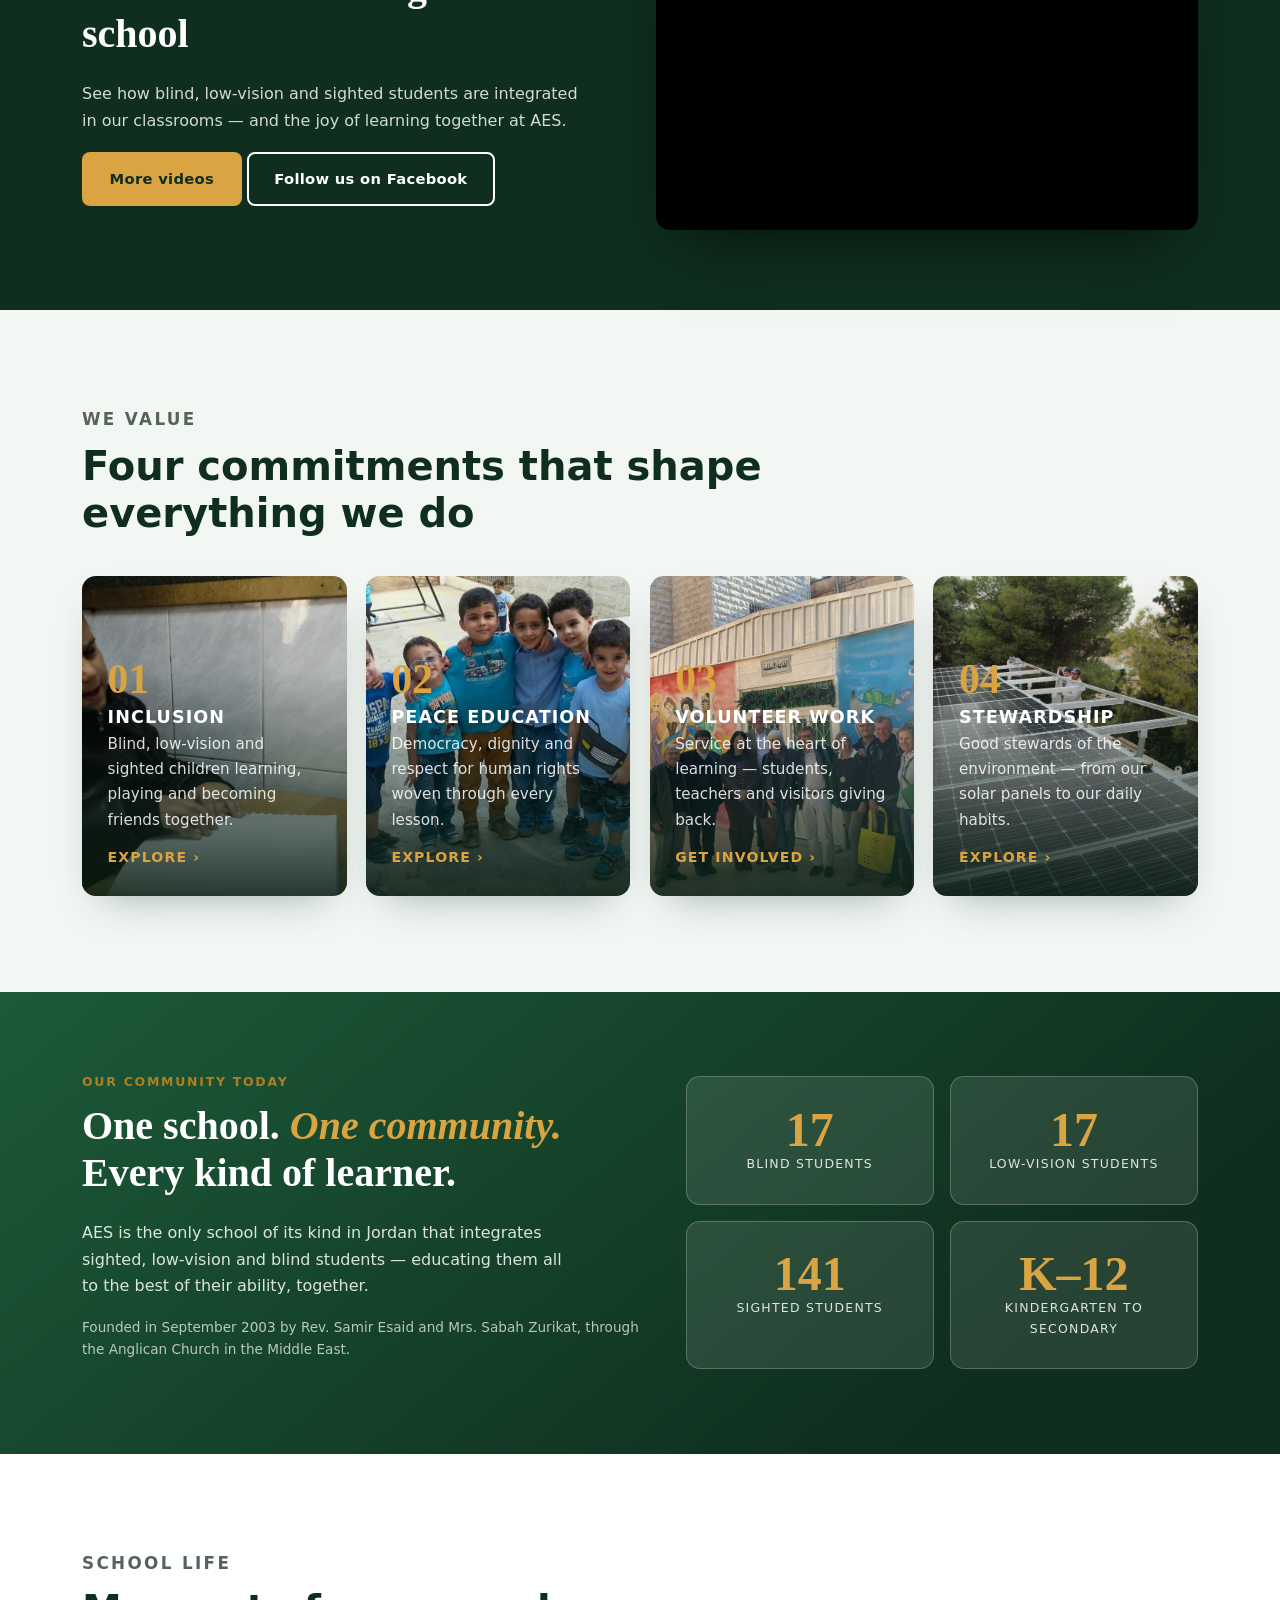
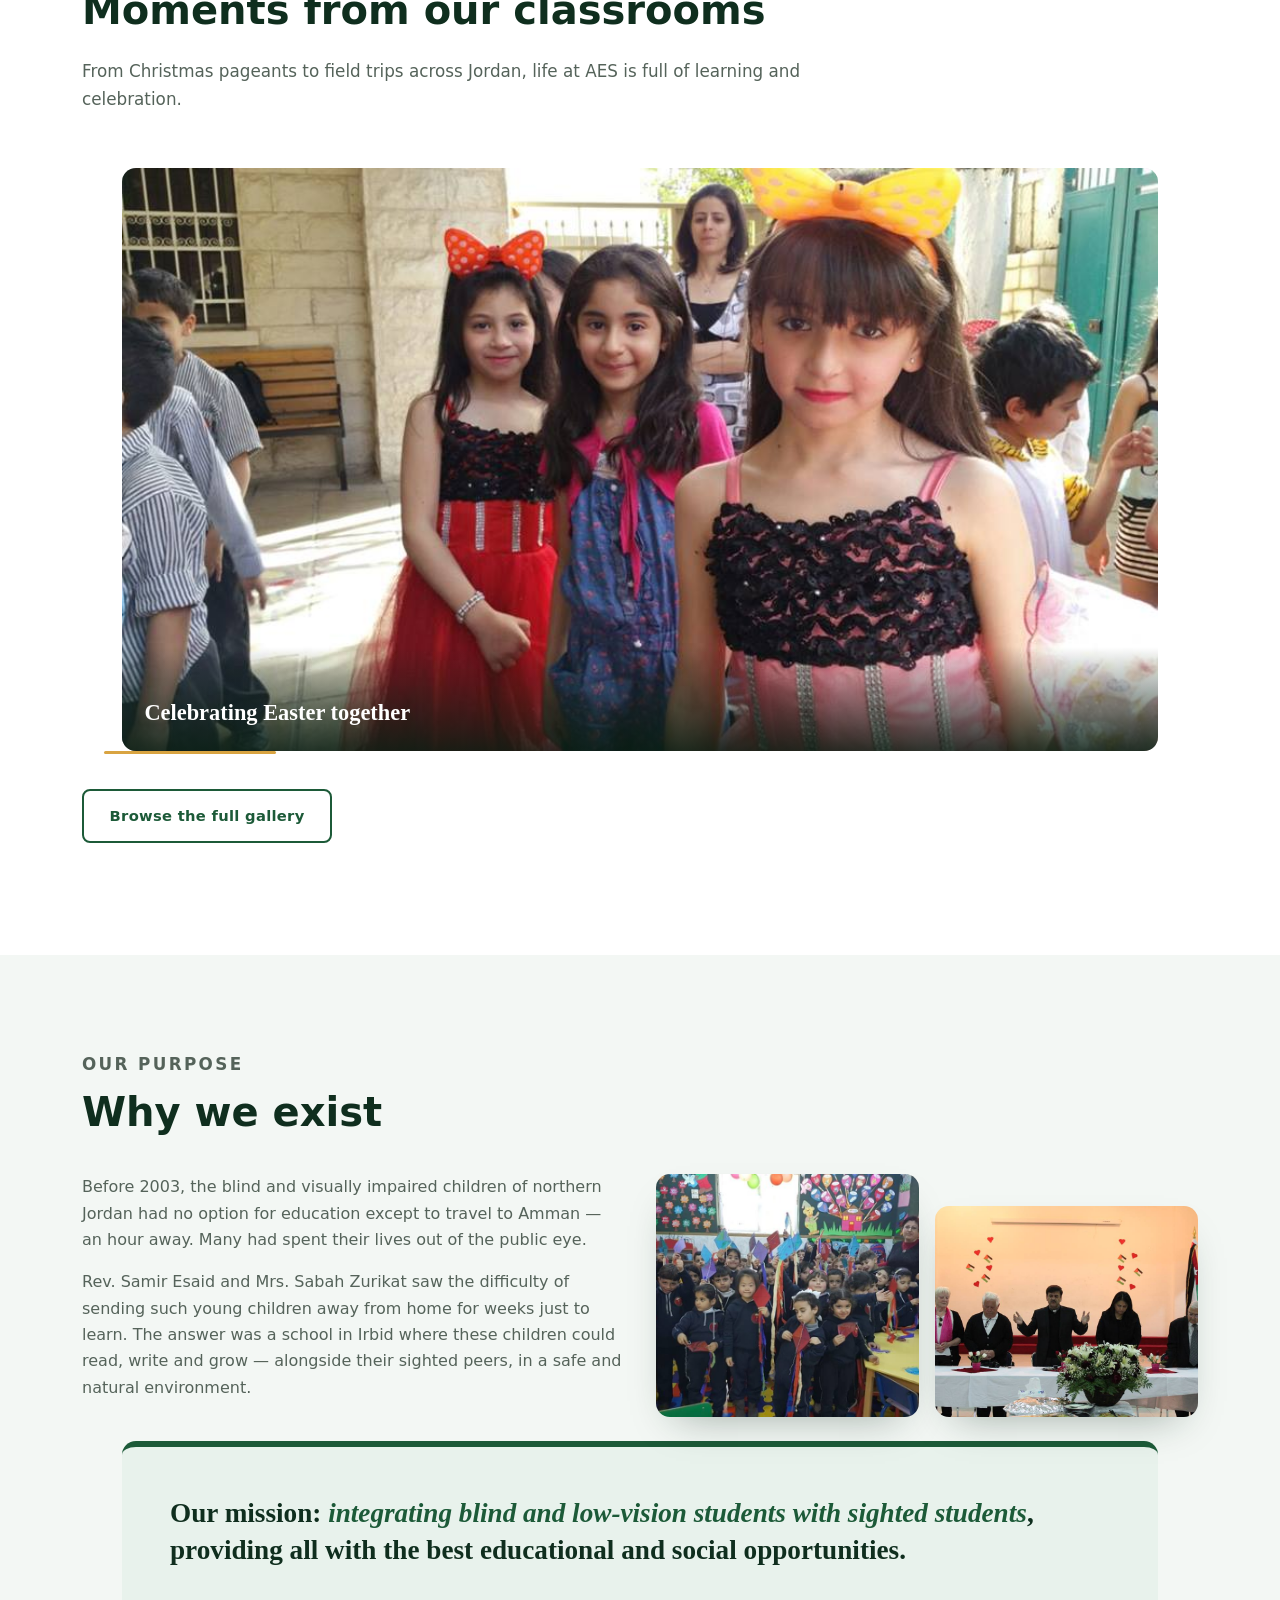
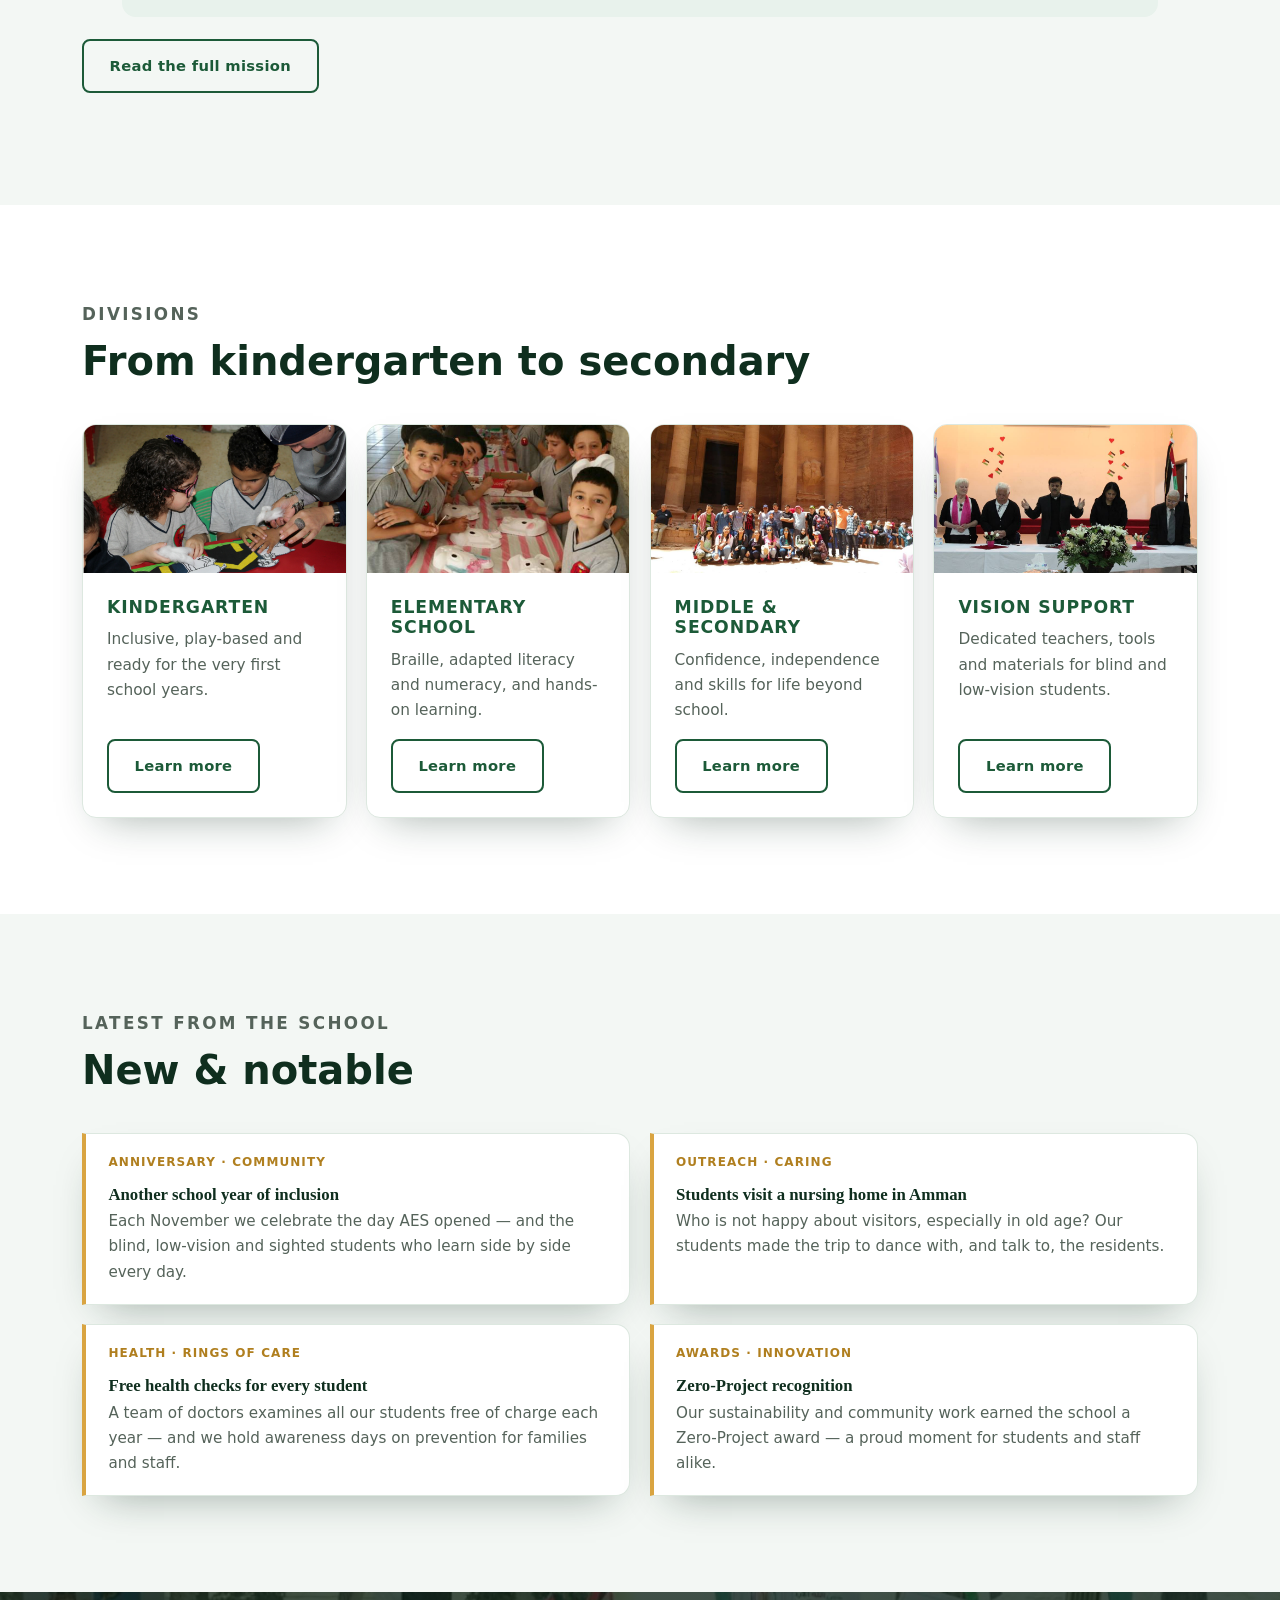
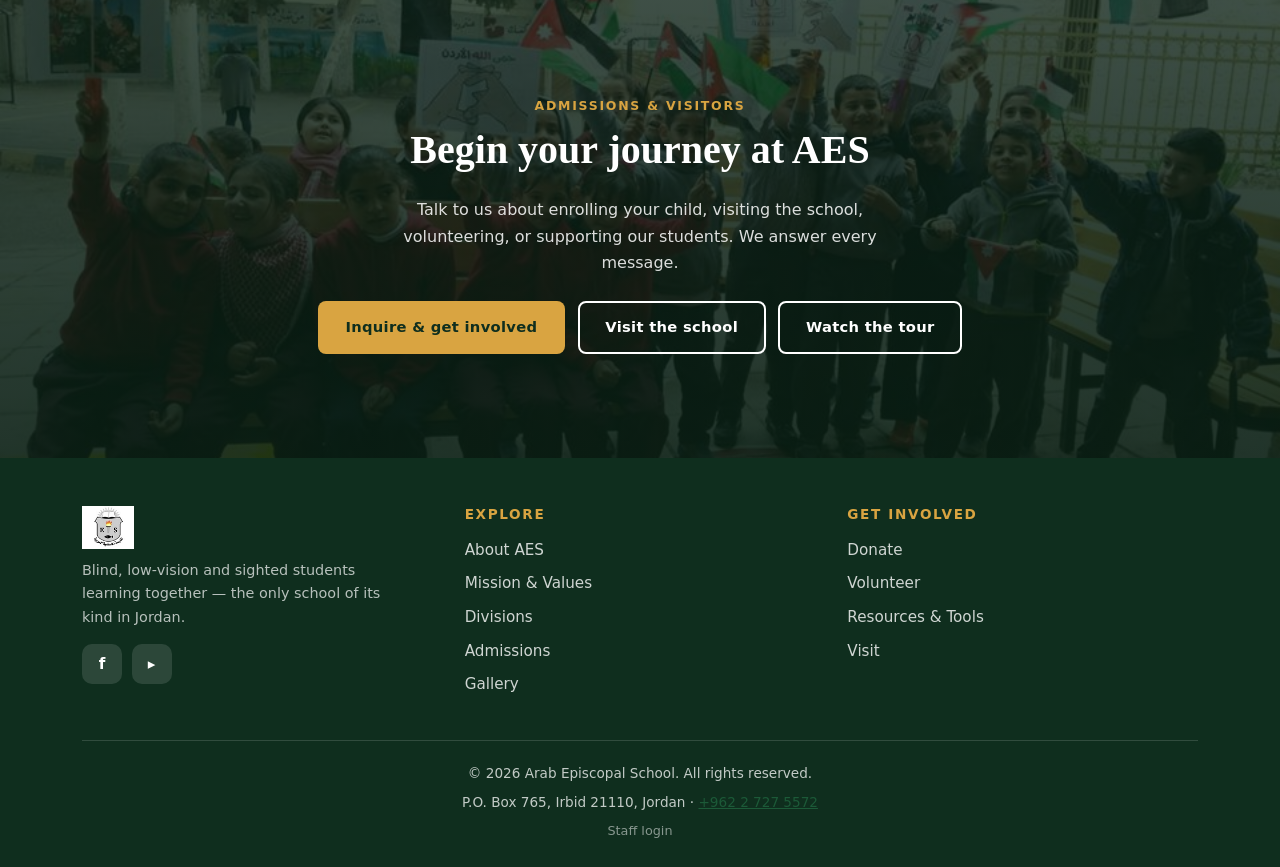
==== commit b309e111: "Harden admin credentials and ship CSP on the live host On GitHub Pages, .htaccess/_headers are ignor" ====
--- a/index.html
+++ b/index.html
@@ -3,6 +3,7 @@
 <head>
   <meta charset="utf-8">
   <meta name="viewport" content="width=device-width, initial-scale=1">
+  <meta http-equiv="Content-Security-Policy" content="default-src 'self'; base-uri 'self'; form-action 'self' https://api.formspree.io https://formspree.io https://web3forms.com; frame-src https://www.youtube-nocookie.com https://www.youtube.com https://www.google.com https://maps.google.com; img-src 'self' data: https:; style-src 'self' https://fonts.googleapis.com; script-src 'self'; font-src 'self' https://fonts.gstatic.com; connect-src 'self' https://api.formspree.io https://formspree.io https://web3forms.com; object-src 'none'; upgrade-insecure-requests">
   <title>Arab Episcopal School — Every child deserves to learn | Irbid, Jordan</title>
   <meta name="description" content="Arab Episcopal School (AES) in Irbid, Jordan — the only school of its kind in Jordan, integrating blind, low-vision and sighted students since 2003.">
   <meta name="theme-color" content="#0f2e1e">
@@ -178,7 +179,7 @@
           <p class="eyebrow" data-i18n="sec_believe_eyebrow">We Believe</p>
           <h2 class="lead-statement" id="believe-title" data-i18n-html="believe_h2">In a school where <em>every child</em> —
             blind, low-vision, sighted — <em>learns side by side.</em></h2>
-          <p class="text-body">The Arab Episcopal School was founded in 2003 to welcome the blind
+          <p class="text-body" data-i18n="idx_hist_lead">The Arab Episcopal School was founded in 2003 to welcome the blind
             and visually impaired children of northern Jordan into a real school, among sighted peers —
             and to build a community where inclusion is the very design, not an afterthought.</p>
           <p><a class="btn btn-ghost" href="about.html" data-i18n="btn_history">Read our history</a></p>
@@ -198,7 +199,7 @@
         <div>
           <p class="eyebrow" data-i18n="sec_video_eyebrow">Watch Our Story</p>
           <h2 id="video-title" data-i18n="video_h2">A video walk through the school</h2>
-          <p>See how blind, low-vision and sighted students are integrated in our classrooms — and the
+          <p data-i18n="idx_video_note">See how blind, low-vision and sighted students are integrated in our classrooms — and the
             joy of learning together at AES.</p>
           <p class="mt-s">
             <a class="btn btn-accent" href="gallery.html#video" data-i18n="btn_morevids">More videos</a>
@@ -263,10 +264,10 @@
         <div>
           <p class="eyebrow" data-i18n="stats_eyebrow">Our Community Today</p>
           <h2 id="stats-title" data-i18n-html="stats_h2">One school. <em>One community.</em> Every kind of learner.</h2>
-          <p class="text-light maxw-48">AES is the only school of its kind in
+          <p class="text-light maxw-48" data-i18n="idx_stats_note">AES is the only school of its kind in
             Jordan that integrates sighted, low-vision and blind students — educating them all to the
             best of their ability, together.</p>
-          <p class="stat-note">Founded in September 2003 by Rev. Samir Esaid and Mrs. Sabah Zurikat, through the Anglican Church in the Middle East.</p>
+          <p class="stat-note" data-i18n="idx_stat_note">Founded in September 2003 by Rev. Samir Esaid and Mrs. Sabah Zurikat, through the Anglican Church in the Middle East.</p>
         </div>
         <div>
           <div class="stats-array">
@@ -297,7 +298,7 @@
         <div class="section-head">
           <p class="eyebrow" data-i18n="sec_life_eyebrow">School Life</p>
           <h2 id="life-title" data-i18n="life_h2">Moments from our classrooms</h2>
-          <p>From Christmas pageants to field trips across Jordan, life at AES is full of learning and celebration.</p>
+          <p data-i18n="idx_life_note">From Christmas pageants to field trips across Jordan, life at AES is full of learning and celebration.</p>
         </div>
         <div class="feature-slider" data-feature-slider>
           <figure class="feature-slide">
@@ -339,10 +340,10 @@
         </div>
         <div class="two-col">
           <div class="prose">
-            <p>Before 2003, the blind and visually impaired children of northern Jordan had no option
+            <p data-i18n="idx_believe1">Before 2003, the blind and visually impaired children of northern Jordan had no option
               for education except to travel to Amman — an hour away. Many had spent their lives out of
               the public eye.</p>
-            <p>Rev. Samir Esaid and Mrs. Sabah Zurikat saw the difficulty of sending such young children
+            <p data-i18n="idx_believe2">Rev. Samir Esaid and Mrs. Sabah Zurikat saw the difficulty of sending such young children
               away from home for weeks just to learn. The answer was a school in Irbid where these
               children could read, write and grow — alongside their sighted peers, in a safe and natural
               environment.</p>
@@ -353,7 +354,7 @@
           </div>
         </div>
         <blockquote class="mission-statement">
-          <p>Our mission: <em>integrating blind and low-vision students with sighted students</em>,
+          <p data-i18n-html="idx_mission_para">Our mission: <em>integrating blind and low-vision students with sighted students</em>,
             providing all with the best educational and social opportunities.</p>
         </blockquote>
         <p class="mt-m"><a class="btn btn-ghost" href="mission.html" data-i18n="btn_full_mission">Read the full mission</a></p>
@@ -372,7 +373,7 @@
             <figure><img src="images/kindergarten.jpg" alt="Kindergarten class at AES"></figure>
             <div class="div-card-body">
               <h3 data-i18n="menu_div_kind">Kindergarten</h3>
-              <p>Inclusive, play-based and ready for the very first school years.</p>
+              <p data-i18n="idx_div_kin_p">Inclusive, play-based and ready for the very first school years.</p>
               <a class="btn btn-ghost" href="divisions.html#kindergarten" data-i18n="btn_learn">Learn more</a>
             </div>
           </article>
@@ -380,7 +381,7 @@
             <figure><img src="images/grade-two.jpg" alt="Second grade classroom"></figure>
             <div class="div-card-body">
               <h3 data-i18n="menu_div_elem">Elementary School</h3>
-              <p>Braille, adapted literacy and numeracy, and hands-on learning.</p>
+              <p data-i18n="idx_div_elem_p">Braille, adapted literacy and numeracy, and hands-on learning.</p>
               <a class="btn btn-ghost" href="divisions.html#elementary" data-i18n="btn_learn">Learn more</a>
             </div>
           </article>
@@ -388,7 +389,7 @@
             <figure><img src="images/petra.jpg" alt="Students at Petra"></figure>
             <div class="div-card-body">
               <h3 data-i18n="menu_div_sec">Middle &amp; Secondary</h3>
-              <p>Confidence, independence and skills for life beyond school.</p>
+              <p data-i18n="idx_div_sec_p">Confidence, independence and skills for life beyond school.</p>
               <a class="btn btn-ghost" href="divisions.html#secondary" data-i18n="btn_learn">Learn more</a>
             </div>
           </article>
@@ -396,7 +397,7 @@
             <figure><img src="images/guest-visit.jpg" alt="Vision support in action"></figure>
             <div class="div-card-body">
               <h3 data-i18n="menu_div_support">Vision Support</h3>
-              <p>Dedicated teachers, tools and materials for blind and low-vision students.</p>
+              <p data-i18n="idx_div_sup_p">Dedicated teachers, tools and materials for blind and low-vision students.</p>
               <a class="btn btn-ghost" href="divisions.html#support" data-i18n="btn_learn">Learn more</a>
             </div>
           </article>
@@ -415,25 +416,25 @@
           <article class="news-card">
             <p class="news-date" data-i18n="news1_date">Anniversary &middot; Community</p>
             <h3 data-i18n="news1_h">Another school year of inclusion</h3>
-            <p>Each November we celebrate the day AES opened — and the blind, low-vision and sighted
+            <p data-i18n="idx_news1_p">Each November we celebrate the day AES opened — and the blind, low-vision and sighted
               students who learn side by side every day.</p>
           </article>
           <article class="news-card">
             <p class="news-date" data-i18n="news2_date">Outreach &middot; Caring</p>
             <h3 data-i18n="news2_h">Students visit a nursing home in Amman</h3>
-            <p>Who is not happy about visitors, especially in old age? Our students made the trip to
+            <p data-i18n="idx_news2_p">Who is not happy about visitors, especially in old age? Our students made the trip to
               dance with, and talk to, the residents.</p>
           </article>
           <article class="news-card">
             <p class="news-date" data-i18n="news3_date">Health &middot; Rings of Care</p>
             <h3 data-i18n="news3_h">Free health checks for every student</h3>
-            <p>A team of doctors examines all our students free of charge each year — and we hold
+            <p data-i18n="idx_news3_p">A team of doctors examines all our students free of charge each year — and we hold
               awareness days on prevention for families and staff.</p>
           </article>
           <article class="news-card">
             <p class="news-date" data-i18n="news4_date">Awards &middot; Innovation</p>
             <h3 data-i18n="news4_h">Zero-Project recognition</h3>
-            <p>Our sustainability and community work earned the school a Zero-Project award — a proud
+            <p data-i18n="idx_news4_p">Our sustainability and community work earned the school a Zero-Project award — a proud
               moment for students and staff alike.</p>
           </article>
         </div>
@@ -445,7 +446,7 @@
       <div class="container">
         <p class="eyebrow" data-i18n="cta_eyebrow">Admissions &amp; Visitors</p>
         <h2 id="cta-title" data-i18n="cta_h2">Begin your journey at AES</h2>
-        <p class="lede">Talk to us about enrolling your child, visiting the school, volunteering, or
+        <p class="lede" data-i18n="idx_cta_lede">Talk to us about enrolling your child, visiting the school, volunteering, or
           supporting our students. We answer every message.</p>
         <div class="cta-actions">
           <a class="btn btn-accent" href="admission.html" data-i18n="btn_inquire">Inquire &amp; get involved</a>
